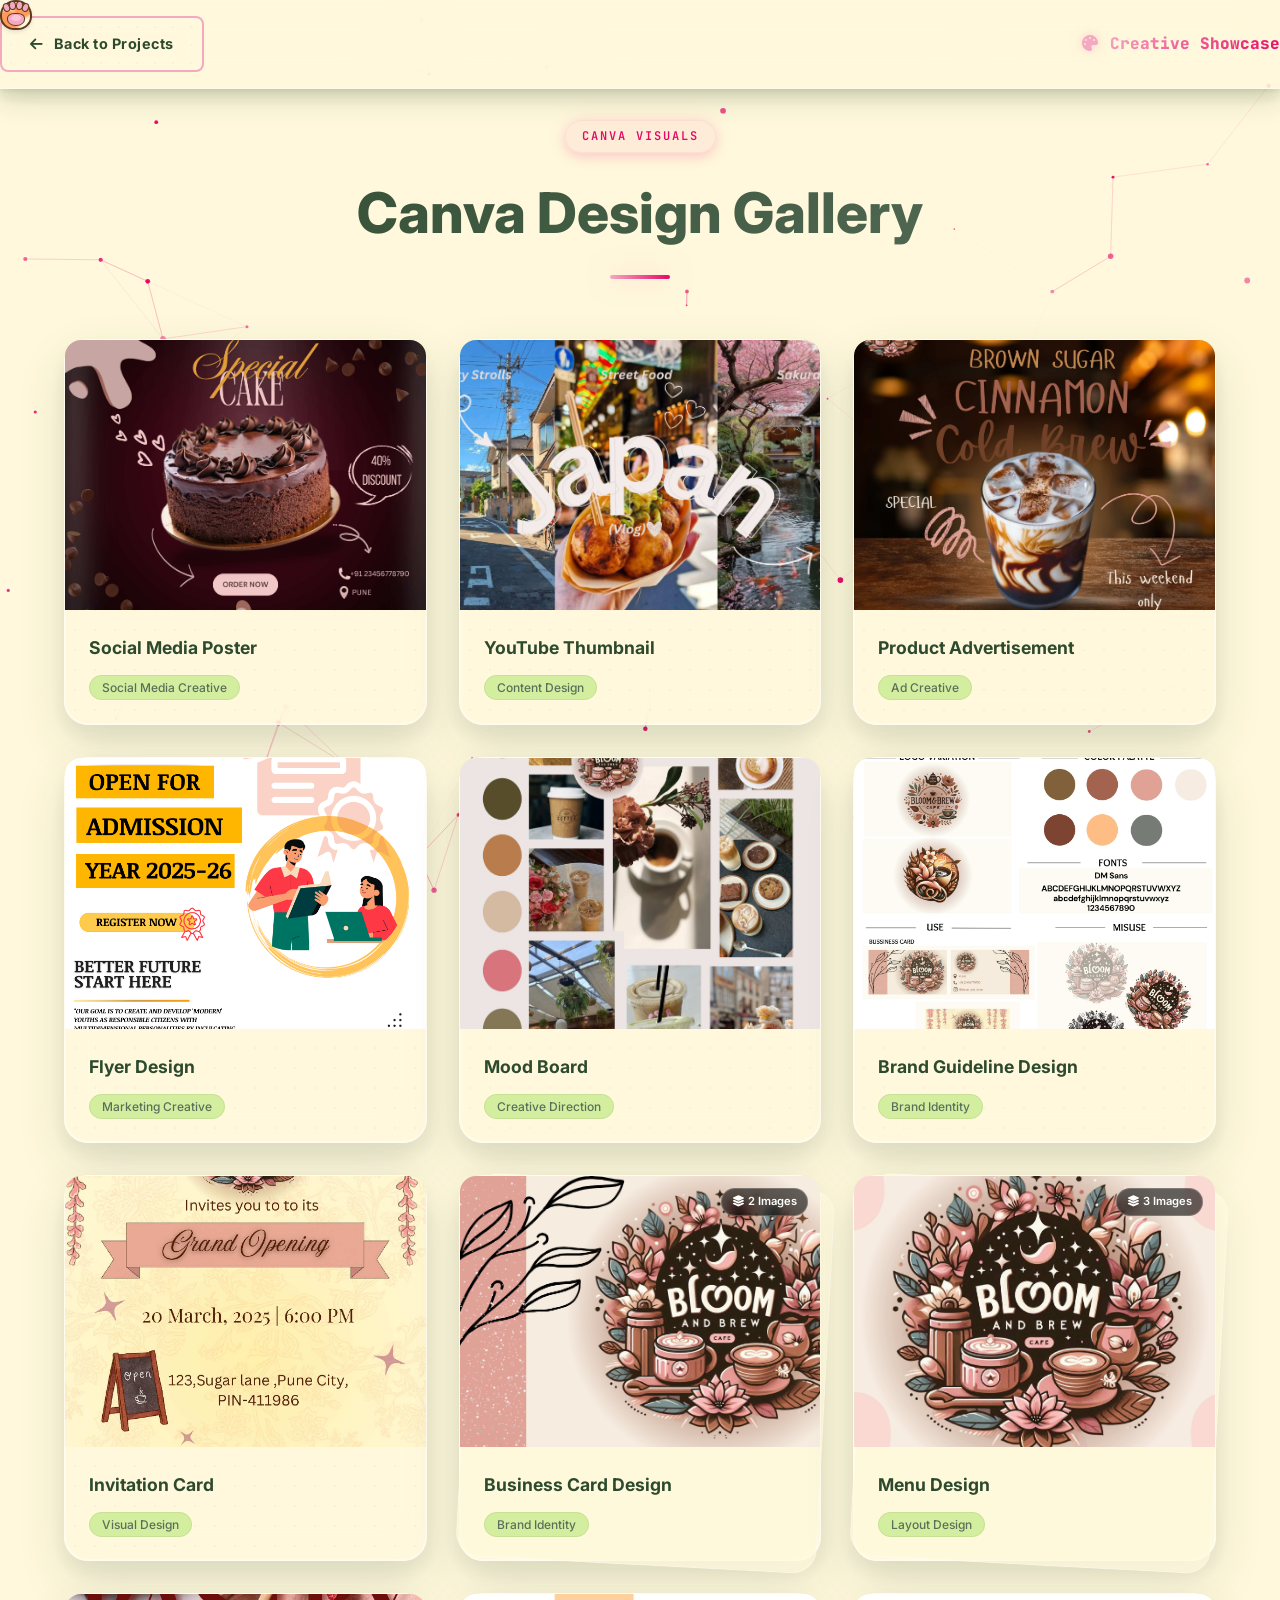
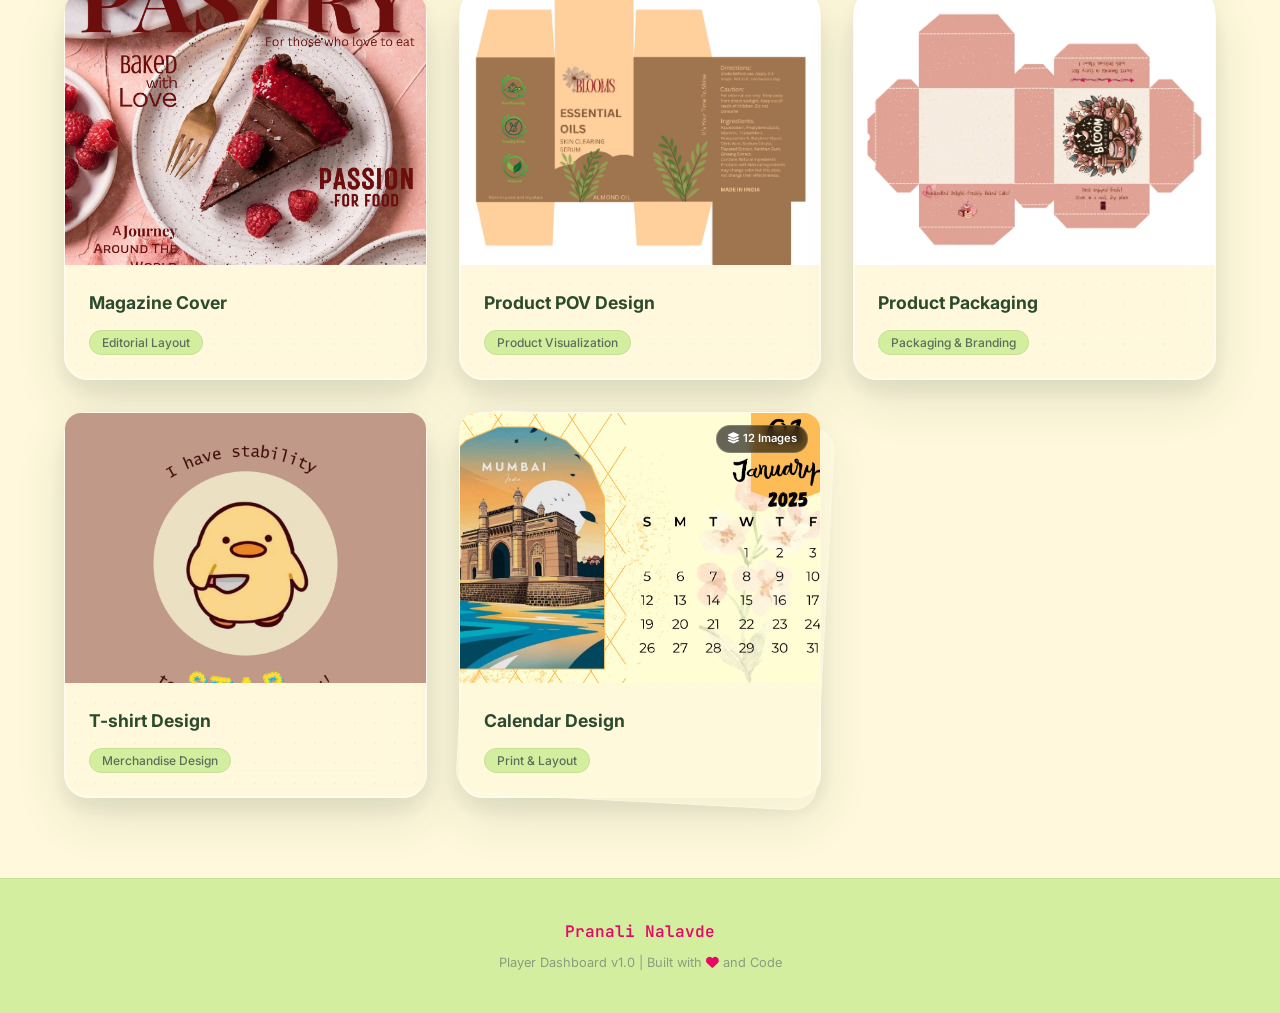
==== canva.html @ 870c0bd0 "portfolio enhanced" ====
<!doctype html>
<html lang="en">
  <head>
    <meta charset="UTF-8" />
    <meta name="viewport" content="width=device-width, initial-scale=1.0" />
    <title>Creative Gallery | Canva Designs</title>
    <link rel="preconnect" href="https://fonts.googleapis.com" />
    <link rel="preconnect" href="https://fonts.gstatic.com" crossorigin />
    <link
      href="https://fonts.googleapis.com/css2?family=Inter:wght@300;400;500;600;700;800;900&family=JetBrains+Mono:wght@400;500;600;700&display=swap"
      rel="stylesheet"
    />
    <link
      rel="stylesheet"
      href="https://cdnjs.cloudflare.com/ajax/libs/font-awesome/6.5.1/css/all.min.css"
    />
    <link rel="stylesheet" href="styles.css" />
    <link rel="stylesheet" href="canva.css" />
    <link
      rel="icon"
      href="data:image/svg+xml,<svg xmlns=%22http://www.w3.org/2000/svg%22 viewBox=%220 0 100 100%22><text y=%22.9em%22 font-size=%2290%22>🐾</text></svg>"
    />
  </head>
  <body class="cursor-custom">
    <!-- Particle Background -->
    <canvas id="particle-canvas"></canvas>

    <!-- Gallery Navigation -->
    <nav class="gallery-nav">
      <div class="hud-container">
        <a href="index.html#projects" class="btn btn-secondary back-btn">
          <i class="fas fa-arrow-left"></i> <span>Back to Projects</span>
        </a>
        <div class="gallery-branding">
          <span class="logo-icon"><i class="fas fa-palette"></i></span>
          <span class="logo-text">Creative Showcase</span>
        </div>
      </div>
    </nav>

    <main class="gallery-main">
      <header class="section-header">
        <span class="section-tag">Canva Visuals</span>
        <h1 class="section-title">Canva Design Gallery</h1>
        <div class="section-line"></div>
      </header>

      <div class="gallery-grid" id="galleryGrid">
        <!-- Standard Single Image Card -->
        <div
          class="gallery-card glass-card"
          data-image="c/Social Media Poster.jpg"
          data-caption="Social Media Poster"
        >
          <div class="card-img-container">
            <img
              src="c/Social Media Poster.jpg"
              alt="Social Media Poster"
              loading="lazy"
            />
            <div class="card-hover-overlay">
              <i class="fas fa-search-plus"></i>
            </div>
          </div>
          <div class="card-meta">
            <h3>Social Media Poster</h3>
            <span class="tech-tag">Social Media Creative</span>
          </div>
        </div>

        <!-- Standard Single Image Card -->
        <div class="gallery-card glass-card" data-image="c/YT Thumbnail.jpg">
          <div class="card-img-container">
            <img src="c/YT Thumbnail.jpg" alt="Flyer" loading="lazy" />
            <div class="card-hover-overlay">
              <i class="fas fa-search-plus"></i>
            </div>
          </div>
          <div class="card-meta">
            <h3>YouTube Thumbnail</h3>
            <span class="tech-tag">Content Design</span>
          </div>
        </div>

        <!-- Standard Single Image Card -->
        <div
          class="gallery-card glass-card"
          data-image="c/Product Advertisement.jpg"
          data-caption="Product Advertisement"
        >
          <div class="card-img-container">
            <img
              src="c/Product Advertisement.jpg"
              alt="Product Advertisement"
              loading="lazy"
            />
            <div class="card-hover-overlay">
              <i class="fas fa-search-plus"></i>
            </div>
          </div>
          <div class="card-meta">
            <h3>Product Advertisement</h3>
            <span class="tech-tag">Ad Creative</span>
          </div>
        </div>

        <!-- Standard Single Image Card -->
        <div
          class="gallery-card glass-card"
          data-image="c/Flyer.png"
          data-caption="Corporate Flyer Design"
        >
          <div class="card-img-container">
            <img src="c/Flyer.png" alt="Flyer" loading="lazy" />
            <div class="card-hover-overlay">
              <i class="fas fa-search-plus"></i>
            </div>
          </div>
          <div class="card-meta">
            <h3>Flyer Design</h3>
            <span class="tech-tag">Marketing Creative</span>
          </div>
        </div>

        <!-- Standard Single Image Card -->
        <div
          class="gallery-card glass-card"
          data-image="c/Mood Board.jpg"
          data-caption="Creative Mood Board"
        >
          <div class="card-img-container">
            <img src="c/Mood Board.jpg" alt="Mood Board" loading="lazy" />
            <div class="card-hover-overlay">
              <i class="fas fa-search-plus"></i>
            </div>
          </div>
          <div class="card-meta">
            <h3>Mood Board</h3>
            <span class="tech-tag">Creative Direction </span>
          </div>
        </div>

        <!-- Standard Single Image Card -->
        <div
          class="gallery-card glass-card"
          data-image="c/Brand Guideline Design .jpg"
          data-caption="Brand Guideline System"
        >
          <div class="card-img-container">
            <img
              src="c/Brand Guideline Design .jpg"
              alt="Brand Guideline Design"
              loading="lazy"
            />
            <div class="card-hover-overlay">
              <i class="fas fa-search-plus"></i>
            </div>
          </div>
          <div class="card-meta">
            <h3>Brand Guideline Design</h3>
            <span class="tech-tag">Brand Identity</span>
          </div>
        </div>

        <!-- Standard Single Image Card -->
        <div
          class="gallery-card glass-card"
          data-image="c/Invitation Card.jpg"
          data-caption="Event Invitation Card"
        >
          <div class="card-img-container">
            <img
              src="c/Invitation Card.jpg"
              alt="Invitation Card"
              loading="lazy"
            />
            <div class="card-hover-overlay">
              <i class="fas fa-search-plus"></i>
            </div>
          </div>
          <div class="card-meta">
            <h3>Invitation Card</h3>
            <span class="tech-tag">Visual Design</span>
          </div>
        </div>

        <!-- Multi-image Card -->
        <div
          class="gallery-card glass-card multi-image"
          data-image="c/v1.png"
          data-images="c/v1.png,c/v2.png"
          data-captions="Business Card - Front View,Business Card - Back View"
        >
          <div class="card-img-container">
            <img src="c/v1.png" alt="Business Card Design" loading="lazy" />
            <div class="image-count-badge">
              <i class="fas fa-layer-group"></i> 2 Images
            </div>
            <div class="card-hover-overlay">
              <i class="fas fa-images"></i>
            </div>
          </div>
          <div class="card-meta">
            <h3>Business Card Design</h3>
            <span class="tech-tag">Brand Identity</span>
          </div>
        </div>

        <!-- Multi-image Card -->
        <div
          class="gallery-card glass-card multi-image"
          data-image="c/Menu1.jpg"
          data-images="c/Menu1.jpg,c/Menu2.jpg,c/Menu3.jpg"
          data-captions="Menu Design - Breakfast,Menu Design - Main Course,Menu Design - Desserts"
        >
          <div class="card-img-container">
            <img src="c/Menu1.jpg" alt="Menu Design" loading="lazy" />
            <div class="image-count-badge">
              <i class="fas fa-layer-group"></i> 3 Images
            </div>
            <div class="card-hover-overlay">
              <i class="fas fa-images"></i>
            </div>
          </div>
          <div class="card-meta">
            <h3>Menu Design</h3>
            <span class="tech-tag">Layout Design</span>
          </div>
        </div>

        <!-- Standard Single Image Card -->
        <div
          class="gallery-card glass-card"
          data-image="c/Magazine Cover using grid & guidelines.jpg"
          data-caption="Editorial Magazine Cover"
        >
          <div class="card-img-container">
            <img
              src="c/Magazine Cover using grid & guidelines.jpg"
              alt="Magazine Cover"
              loading="lazy"
            />
            <div class="card-hover-overlay">
              <i class="fas fa-search-plus"></i>
            </div>
          </div>
          <div class="card-meta">
            <h3>Magazine Cover</h3>
            <span class="tech-tag">Editorial Layout</span>
          </div>
        </div>

        <!-- Standard Single Image Card -->
        <div
          class="gallery-card glass-card"
          data-image="c/Product POV Design.jpg"
          data-caption="Product POV Visualization"
        >
          <div class="card-img-container">
            <img
              src="c/Product POV Design.jpg"
              alt="Product POV Design"
              loading="lazy"
            />
            <div class="card-hover-overlay">
              <i class="fas fa-search-plus"></i>
            </div>
          </div>
          <div class="card-meta">
            <h3>Product POV Design</h3>
            <span class="tech-tag">Product Visualization </span>
          </div>
        </div>

        <!-- Standard Single Image Card -->
        <div
          class="gallery-card glass-card"
          data-image="c/Product Packaging.jpg"
          data-caption="Premium Product Packaging"
        >
          <div class="card-img-container">
            <img
              src="c/Product Packaging.jpg"
              alt="Product Packaging"
              loading="lazy"
            />
            <div class="card-hover-overlay">
              <i class="fas fa-search-plus"></i>
            </div>
          </div>
          <div class="card-meta">
            <h3>Product Packaging</h3>
            <span class="tech-tag">Packaging & Branding</span>
          </div>
        </div>

        <!-- Standard Single Image Card -->
        <div
          class="gallery-card glass-card"
          data-image="c/T-shirt Design.jpg"
          data-caption="Custom Merchandise Design"
        >
          <div class="card-img-container">
            <img
              src="c/T-shirt Design.jpg"
              alt="T-shirt Design"
              loading="lazy"
            />
            <div class="card-hover-overlay">
              <i class="fas fa-search-plus"></i>
            </div>
          </div>
          <div class="card-meta">
            <h3>T-shirt Design</h3>
            <span class="tech-tag">Merchandise Design</span>
          </div>
        </div>

        <!-- Multi-image Card -->
        <div
          class="gallery-card glass-card multi-image"
          data-image="c/Calendar1.jpg"
          data-images="c/Calendar1.jpg,c/Calendar2.jpg,c/Calendar3.jpg,c/Calendar4.jpg,c/Calendar5.jpg,c/Calendar6.jpg,c/Calendar7.jpg,c/Calendar8.jpg,c/Calendar9.jpg,c/Calendar10.jpg,c/Calendar11.jpg,c/Calendar12.jpg"
          data-captions="January Edition,February Edition,March Edition,April Edition,May Edition,June Edition,July Edition,August Edition,September Edition,October Edition,November Edition,December Edition"
        >
          <div class="card-img-container">
            <img src="c/Calendar1.jpg" alt="Calendar Design" loading="lazy" />
            <div class="image-count-badge">
              <i class="fas fa-layer-group"></i> 12 Images
            </div>
            <div class="card-hover-overlay">
              <i class="fas fa-images"></i>
            </div>
          </div>
          <div class="card-meta">
            <h3>Calendar Design</h3>
            <span class="tech-tag">Print & Layout</span>
          </div>
        </div>
      </div>
    </main>

    <!-- Lightbox Modal -->
    <div class="lightbox" id="lightbox">
      <div class="lightbox-overlay"></div>
      <div class="lightbox-content">
        <button class="nav-btn prev-btn" id="prevImg" title="Previous Image">
          <i class="fas fa-chevron-left"></i>
        </button>
        <button class="nav-btn next-btn" id="nextImg" title="Next Image">
          <i class="fas fa-chevron-right"></i>
        </button>
        <div class="lightbox-toolbar">
          <button class="tool-btn" id="zoomOut" title="Zoom Out (-)">
            <i class="fas fa-minus"></i>
          </button>
          <button class="tool-btn" id="zoomIn" title="Zoom In (+)">
            <i class="fas fa-plus"></i>
          </button>
          <button
            class="tool-btn close-btn"
            id="closeLightbox"
            title="Close (Esc)"
          >
            <i class="fas fa-times"></i>
          </button>
        </div>
        <div class="lightbox-img-wrapper">
          <img id="lightboxImg" src="" alt="View" draggable="false" />
        </div>
        <p id="lightbox-caption" class="lightbox-caption"></p>
      </div>
    </div>

    <!-- Back to Top Button -->
    <button id="backToTop" class="back-to-top" aria-label="Back to Top">
      <svg class="progress-circle" viewBox="0 0 50 50">
        <circle class="progress-circle-bg" cx="25" cy="25" r="23"></circle>
        <circle id="progressCircleBar" class="progress-circle-bar" cx="25" cy="25" r="23"></circle>
      </svg>
      <i class="fas fa-chevron-up"></i>
    </button>

    <!-- Footer -->
    <footer class="footer">
        <div class="footer-content">
            <p class="footer-text">
                <span class="footer-logo"></>Pranali Nalavde</span> 
            </p>
            <p class="footer-sub">Player Dashboard v1.0 | Built with <i class="fas fa-heart"></i> and Code</p>
        </div>
    </footer>


    <script src="script.js"></script>
    <script src="canva.js"></script>
  </body>
</html>
---- styles.css ----
/* ============================================
   PORTFOLIO STYLES - GAME DASHBOARD THEME
   Light theme with vibrant neon highlights
   ============================================ */

/* ============================================
   CUSTOM CAT PAW CURSOR
   Yellow, pink and brown natural cat paw
   ============================================ */
.custom-cursor {
    position: fixed;
    width: 32px;
    height: 32px;
    pointer-events: none;
    z-index: 9999;
    --cursor-scale: 1;
    transform: translate(-50%, -50%) scale(var(--cursor-scale));
    transition: transform 0.12s ease-out;
}

/* Base of the paw (Cream with orange spots) */
.paw-hand {
    position: absolute;
    top: 0;
    left: 0;
    width: 32px;
    height: 30px;
    background-color: #FFF8DC;
    background-image: 
        radial-gradient(circle at 75% 25%, #FF9955 25%, transparent 40%),
        radial-gradient(circle at 20% 75%, #FF9955 30%, transparent 50%);
    border-radius: 50% 50% 45% 45%;
    border: 2px solid #5A3A22; /* Dark brown outline */
    box-sizing: border-box;
    z-index: -2;
    box-shadow: 0 2px 4px rgba(0,0,0,0.1);
}

/* Toe beans - Pink */
.toe-bean {
    position: absolute;
    width: 7px;
    height: 9px;
    background: #F5A9C1;
    border: 1.5px solid #5A3A22;
    border-radius: 50%;
    box-sizing: border-box;
    z-index: -1;
}

.toe-bean::before,
.toe-bean::after {
    display: none !important;
}

/* Toe positions - 4 visible toes in an arch */
.toe-bean.toe-1 { top: 3px; left: 3px; transform: rotate(-20deg); }
.toe-bean.toe-2 { top: 1px; left: 9px; transform: rotate(-5deg); }
.toe-bean.toe-3 { top: 1px; left: 16px; transform: rotate(5deg); }
.toe-bean.toe-4 { top: 3px; left: 22px; transform: rotate(20deg); }
.toe-bean.toe-5 { display: none; } /* Hide the 5th extra toe */

/* Main paw pad - Pink */
.paw-pad {
    position: absolute;
    top: 13px;
    left: 7px;
    width: 18px;
    height: 13px;
    background: #F5A9C1;
    border: 1.5px solid #5A3A22;
    border-radius: 40% 40% 50% 50%;
    box-sizing: border-box;
    z-index: -1;
}

/* Inner pad detail - Lighter pink */
.paw-pad-inner {
    position: absolute;
    top: 15px;
    left: 11px;
    width: 10px;
    height: 6px;
    background: #ffcce0;
    border-radius: 50%;
    opacity: 0.8;
}


/* ============================================
   PAW PRINT CLICK EFFECT
   Matches cursor design (soft pink theme)
   ============================================ */

.paw-print {
    position: fixed;
    width: 22px;
    height: 22px;
    pointer-events: none;
    z-index: 9999;
    filter: blur(0.2px);
    transform: translate(-50%, -50%) scale(0.6);
    animation: pawFade 1s ease forwards;
}

/* Main pad */
.paw-print::before {
    content: '';
    position: absolute;
    bottom: 2px;
    left: 5px;
    width: 12px;
    height: 9px;
    background: #bd2f5c;
    border-radius: 50% 50% 45% 45%;

    box-shadow:
        0 0 6px rgba(245, 169, 193, 0.6),
        0 0 12px rgba(245, 169, 193, 0.3);
}

/* Toes */
.paw-print::after {
    content: '';
    position: absolute;
    top: 2px;
    left: 2px;
    width: 4px;
    height: 4px;
    background: #d2597fcb;
    border-radius: 50%;

    /* Create 4 toes using box-shadow */
    box-shadow:
        6px -2px 0 #d2597fcb,
        12px -2px 0 #d2597fcb,
        18px 0px 0 #d2597fcb;

    filter: drop-shadow(0 0 4px rgba(245, 169, 193, 0.6));
}

/* Interactive state - scale up on hover */
.custom-cursor.interactive {
    --cursor-scale: 1.2;
    transform: translate(-50%, -50%) scale(var(--cursor-scale));
    transition: transform 0.2s ease;
}

/* Click interaction animation */
@keyframes pawClick {
    0% { 
        transform: translate(-50%, -50%) scale(var(--cursor-scale));
    }
    30% { 
        transform: translate(-50%, -50%) scaleX(calc(var(--cursor-scale) * 0.92)) scaleY(calc(var(--cursor-scale) * 0.85));
        filter: drop-shadow(0 0 12px var(--accent-primary));
    }
    60% { 
        transform: translate(-50%, -50%) scale(calc(var(--cursor-scale) * 1.05));
        filter: drop-shadow(0 0 18px var(--accent-primary));
    }
    100% { 
        transform: translate(-50%, -50%) scale(var(--cursor-scale));
    }
}

.custom-cursor.clicking {
    animation: pawClick 0.25s cubic-bezier(0.25, 1, 0.5, 1) forwards;
}

/* Jump interaction animation */
@keyframes pawJump {
    0% { transform: translate(-50%, -50%) scale(var(--cursor-scale)); }
    40% { transform: translate(-50%, -150%) scale(calc(var(--cursor-scale) * 1.3)); }
    100% { transform: translate(-50%, -50%) scale(var(--cursor-scale)); }
}

.custom-cursor.jumping {
    animation: pawJump 0.7s cubic-bezier(0.175, 0.885, 0.32, 1.275) forwards;
}

/* Cursor trail */
.cursor-trail {
    position: fixed;
    width: 5px;
    height: 5px;
    background: rgba(231, 8, 102, 0.35);
    border-radius: 50%;
    pointer-events: none;
    z-index: 9998;
    transition: opacity 0.35s ease, transform 0.35s ease;
}

.cursor-trail.fade {
    opacity: 0;
    transform: scale(0.2);
}

/* Custom cursor styles */
body.cursor-custom,
body.cursor-custom * {
    cursor: none !important;
}

body.cursor-custom a,
body.cursor-custom button,
body.cursor-custom .btn,
body.cursor-custom input,
body.cursor-custom textarea,
body.cursor-custom select,
body.cursor-custom [role="button"],
body.cursor-custom [href],
body.cursor-custom .hud-link,
body.cursor-custom .contact-item,
body.cursor-custom .project-card {
    cursor: pointer !important;
}

/* Focusable elements still show pointer for accessibility */
body.cursor-custom a:focus-visible,
body.cursor-custom button:focus-visible,
body.cursor-custom .btn:focus-visible {
    outline: 2px solid var(--accent-primary);
    outline-offset: 2px;
    border-radius: var(--radius-sm);
}

/* Hide custom cursor during print */
@media print {
    .custom-cursor,
    .cursor-trail {
        display: none !important;
    }
}

/* Fallback for browsers without pointer-events support */
@supports (pointer-events: none) {
    .custom-cursor {
        pointer-events: none;
    }
}

/* CSS Custom Properties */
:root {
    --bg-primary: #FFF8DC;
    --bg-secondary: #D4EE9F;
    --bg-glass: rgba(255, 248, 220, 0.75);
    --text-primary: #2D4A2E;
    --text-secondary: #5A6F5B;
    --text-muted: #8A9D7D;

    --accent-primary: #F5A9C1;
    --accent-secondary: #E70866;
    --accent-tertiary: #E70866;
    --accent-success: #b8e067;
    --accent-warm: #F5A9C1;

    --glow-primary: 0 0 24px rgba(245, 169, 193, 0.5);
    --glow-secondary: 0 0 24px rgba(231, 8, 102, 0.4);
    --glow-tertiary: 0 0 24px rgba(231, 8, 102, 0.4);

    --radius-sm: 8px;
    --radius-md: 16px;
    --radius-lg: 24px;

    --font-body: 'Inter', sans-serif;
    --font-mono: 'JetBrains Mono', monospace;

    --transition-fast: 0.2s ease;
    --transition-normal: 0.35s cubic-bezier(0.4, 0, 0.2, 1);
    --transition-slow: 0.5s ease;
    --panel-shadow: 0 20px 50px rgba(45, 74, 46, 0.12), 0 10px 20px rgba(45, 74, 46, 0.08), inset 0 0 0 1px rgba(255, 255, 255, 0.4);
    --panel-shadow-soft: 0 12px 24px rgba(45, 74, 46, 0.15), 0 8px 12px rgba(45, 74, 46, 0.10), 0 2px 4px rgba(45, 74, 46, 0.08), inset 0 1px 0 rgba(255, 255, 255, 0.12);
    --panel-shadow-hover: 0 40px 80px rgba(45, 74, 46, 0.18), 0 20px 40px rgba(45, 74, 46, 0.12), inset 0 0 0 1px var(--accent-primary);
    --drop-shadow: 8px 8px 0px 0px rgba(231, 8, 102, 0.15);
    --section-separator: 1px solid rgba(45, 74, 46, 0.12);
    --container-max: 1440px;
}

/* Reset & Base */
*,
*::before,
*::after {
    margin: 0;
    padding: 0;
    box-sizing: border-box;
}

html {
    scroll-behavior: smooth;
    font-size: 16px;
}

body {
    font-family: var(--font-body);
    background: var(--bg-primary);
    color: var(--text-primary);
    line-height: 1.6;
    overflow-x: hidden;
    min-height: 100vh;
}

.main-content.loading-hidden {
    opacity: 0;
    visibility: hidden;
    transition: opacity 0.5s ease-out, visibility 0.5s ease-out;
}

.main-content.loading-visible {
    opacity: 1;
    visibility: visible;
}

/* Particle Canvas */

#particle-canvas {
    position: fixed;
    top: 0;
    left: 0;
    width: 100%;
    height: 100%;
    z-index: -1;
    pointer-events: none;
}

/* Touch device utility */
.is-touch-device .custom-cursor,
.is-touch-device .cursor-trail {
    display: none !important;
}

/* ============================================
   HUD NAVIGATION
   ============================================ */
.hud-nav {
    position: fixed;
    top: 0;
    left: 0;
    right: 0;
    z-index: 1000;
    background: rgba(255, 248, 220, 0.85);
    background-image: radial-gradient(circle, rgba(45, 74, 46, 0.025) 1px, transparent 1px);
    background-size: 20px 20px;
    -webkit-backdrop-filter: blur(20px);
    backdrop-filter: blur(20px);
    border-bottom: 1px solid rgba(255, 255, 255, 0.3);
    box-shadow: var(--panel-shadow-soft);
    transition: all var(--transition-normal);
}

.hud-nav.scrolled {
    background: rgba(255, 248, 220, 0.95);
    box-shadow: var(--panel-shadow-soft);
}

.hud-progress-bar {
    position: absolute;
    top: 0;
    left: 0;
    height: 3px;
    background: linear-gradient(90deg, var(--accent-primary), var(--accent-secondary), var(--accent-tertiary));
    width: 0%;
    transition: width 0.1s linear;
    z-index: 1001;
}

.hud-container {
    max-width: var(--container-max);
    margin: 0 auto;
    padding: 0;
    display: flex;
    align-items: center;
    justify-content: space-between;
    height: 64px;
    gap: 0;
}

.hud-logo {
    display: flex;
    align-items: center;
    gap: 8px;
    text-decoration: none;
    color: var(--text-primary);
    font-weight: 800;
    font-size: 1.25rem;
    margin-left: 0;
    flex-shrink: 0;
}

.logo-icon {
    color: var(--accent-primary);
    font-family: var(--font-mono);
    font-size: 1rem;
    text-shadow: 0 0 12px rgba(245, 169, 193, 0.6);
}

.logo-text {
    background: linear-gradient(135deg, var(--accent-primary), var(--accent-secondary));
    -webkit-background-clip: text;
    -webkit-text-fill-color: transparent;
    background-clip: text;
}

.hud-menu {
    display: flex;
    list-style: none;
    gap: 12px;
    margin-left: auto;
    margin-left: 0;
    flex-shrink: 0;
}

.hud-link {
    display: flex;
    align-items: center;
    gap: 6px;
    padding: 8px 16px;
    border-radius: var(--radius-sm);
    text-decoration: none;
    color: var(--text-secondary);
    font-size: 0.875rem;
    font-weight: 500;
    transition: all var(--transition-fast);
    position: relative;
    white-space: nowrap;
}

.hud-link i {
    font-size: 0.875rem;
}

.hud-link span {
    display: inline;
}

.hud-link:hover,
.hud-link.active {
    color: var(--accent-secondary);
    background: rgba(245, 169, 193, 0.235);
}

.hud-link.active::after {
    content: '';
    position: absolute;
    bottom: -4px;
    left: 50%;
    transform: translateX(-50%);
    width: 20px;
    height: 2px;
    background: var(--accent-success);
    border-radius: 2px;
}

.hud-toggle {
    display: none;
    flex-direction: column;
    justify-content: center;
    align-items: center;
    gap: 5px;
    width: 40px;
    height: 40px;
    background: transparent;
    border: none;
    cursor: pointer;
    padding: 8px;
}

.hud-toggle span {
    display: block;
    width: 24px;
    height: 3px;
    background: var(--text-primary);
    border-radius: 2px;
    transition: all var(--transition-fast);
}

/* ============================================
   SECTION COMMON STYLES
   ============================================ */
section:not(#hero) {
    position: relative;
    z-index: 1;
    padding: 100px 24px;
}

.section-header {
    text-align: center;
    margin-bottom: 60px;
}

.section-tag {
    display: inline-block;
    padding: 6px 16px;
    background: rgba(245, 169, 193, 0.15);
    color: var(--accent-secondary);
    font-family: var(--font-mono);
    font-size: 0.75rem;
    font-weight: 600;
    text-transform: uppercase;
    letter-spacing: 2px;
    border-radius: 100px;
    margin-bottom: 16px;
    border: 1px solid rgba(245, 169, 193, 0.2);
    box-shadow: 0 4px 12px rgba(231, 8, 102, 0.15), 0 0 20px rgba(245, 169, 193, 0.2);
    animation: float 3s ease-in-out infinite;
    transition: all 0.3s ease;
}

.section-tag:hover {
    transform: translateY(-3px);
    box-shadow: 0 8px 20px rgba(231, 8, 102, 0.25), 0 0 28px rgba(245, 169, 193, 0.3);
}

.section-title {
    font-size: clamp(2.25rem, 8vw, 3.5rem);
    font-weight: 800;
    color: var(--text-primary);
    margin-bottom: 16px;
    background: linear-gradient(135deg, var(--text-primary), var(--text-secondary));
    -webkit-background-clip: text;
    -webkit-text-fill-color: transparent;
    background-clip: text;
}

.section-line {
    width: 60px;
    height: 4px;
    background: linear-gradient(90deg, var(--accent-primary), var(--accent-secondary));
    margin: 0 auto;
    border-radius: 2px;
    box-shadow: var(--glow-primary);
}

.glass-card {
    background: var(--bg-glass);
    background-image: radial-gradient(circle, rgba(45, 74, 46, 0.035) 1px, transparent 1px);
    background-size: 20px 20px;
    -webkit-backdrop-filter: blur(20px);
    backdrop-filter: blur(20px);
    border: 1px solid rgba(255, 255, 255, 0.5);
    border-radius: var(--radius-lg);
    box-shadow: var(--panel-shadow);
}

/* Section separator borders - thin pink/white glass borders matching original project cards */
#about .about-card,
#skills .skills-category,
#internship .internship-card,
#contact .terminal {
    border: 1px solid rgba(255, 255, 255, 0.5);
    margin-bottom: 20px;
}

/* Section hover effects matching project cards */
#about .about-card:hover,
#skills .skills-category:hover,
#internship .internship-card:hover,
#contact .terminal:hover {
    transform: translateY(-8px) scale(1.02);
    border-color: var(--accent-tertiary);
    box-shadow: var(--drop-shadow);
}

/* ============================================
   HERO SECTION
   ============================================ */
.hero-section {
    min-height: 100vh;
    display: flex;
    flex-direction: column;
    justify-content: center;
    align-items: center;
    text-align: center;
    padding-top: 80px;
    padding-bottom: 0;
    position: relative;
    overflow: hidden;
}

.hero-container {
    max-width: 900px;
    width: 100%;
    margin: auto;
    padding: 0 24px;
}

.hero-badge {
    display: inline-flex;
    align-items: center;
    gap: 8px;
    padding: 8px 20px;
    background: linear-gradient(135deg, rgba(231, 8, 102, 0.15), rgba(231, 8, 102, 0.05));
    border: 1px solid rgba(231, 8, 102, 0.3);
    border-radius: 100px;
    margin-bottom: 32px;
    animation: float 3s ease-in-out infinite;
}

.badge-icon {
    color: var(--accent-tertiary);
}

.badge-text {
    font-family: var(--font-mono);
    font-size: 0.8rem;
    font-weight: 600;
    color: var(--accent-tertiary);
    text-transform: uppercase;
    letter-spacing: 1px;
}

.hero-avatar {
    position: relative;
    width: 180px;
    height: 180px;
    margin: 0 auto 32px;
    perspective: 1000px;
    transition: transform 0.1s ease-out;
}

.avatar-ring {
    position: relative;
    width: 100%;
    height: 100%;
    border-radius: 50%;
    padding: 6px;
    background: linear-gradient(135deg, var(--accent-primary), #bc13fe, #00f2ff);
    box-shadow: 0 0 20px rgba(245, 169, 193, 0.3);
    animation: floatAvatar 4s ease-in-out infinite;
    z-index: 2;
    transition: all var(--transition-normal);
}

.hero-avatar:hover .avatar-ring {
    transform: scale(1.05);
    box-shadow: 0 0 35px rgba(245, 169, 193, 0.6);
}

.avatar-ring-inner {
    position: absolute;
    inset: 0;
    border-radius: 50%;
    background: linear-gradient(135deg, var(--accent-primary), var(--accent-secondary), var(--accent-tertiary));
    filter: blur(8px);
    opacity: 0.6;
    animation: pulseEnergy 2s ease-in-out infinite;
}

.avatar-ripple {
    position: absolute;
    inset: -10px;
    border: 2px solid var(--accent-primary);
    border-radius: 50%;
    opacity: 0;
    pointer-events: none;
    animation: rippleExpand 4s infinite;
}

.avatar-img {
    width: 100%;
    height: 100%;
    border-radius: 50%;
    object-fit: cover;
    border: 4px solid var(--bg-primary);
    position: relative;
    z-index: 1;
    transition: filter var(--transition-normal);
}

.hero-avatar:hover .avatar-img {
    filter: brightness(1.1);
}

.avatar-glow {
    position: absolute;
    inset: -20px;
    border-radius: 50%;
    background: radial-gradient(circle, rgba(245, 169, 193, 0.28) 0%, transparent 70%);
    animation: pulse-glow 3s ease-in-out infinite;
    z-index: -1;
}

.avatar-spark {
    position: absolute;
    width: 4px;
    height: 4px;
    background: white;
    border-radius: 50%;
    pointer-events: none;
    box-shadow: 0 0 10px white, 0 0 20px var(--accent-primary);
    z-index: 3;
    animation: sparkMove 1.5s ease-out forwards;
}

@keyframes floatAvatar {
    0%, 100% { transform: translateY(0); }
    50% { transform: translateY(-15px); }
}

@keyframes pulseEnergy {
    0%, 100% { opacity: 0.4; transform: scale(1); }
    50% { opacity: 0.8; transform: scale(1.1); }
}

@keyframes rippleExpand {
    0% { transform: scale(1); opacity: 0; }
    20% { opacity: 0.5; }
    100% { transform: scale(1.8); opacity: 0; }
}

@keyframes sparkMove {
    0% { transform: translate(0, 0) scale(1); opacity: 1; }
    100% { 
        transform: translate(var(--dx), var(--dy)) scale(0); 
        opacity: 0; 
    }
}

.hero-greeting {
    font-family: var(--font-mono);
    font-size: 0.9rem;
    color: var(--accent-primary);
    text-transform: uppercase;
    letter-spacing: 3px;
    margin-bottom: 12px;
}

.hero-name {
    font-size: clamp(2.5rem, 10vw, 5rem);
    font-weight: 900;
    margin-bottom: 12px;
    min-height: 1.2em;
}

#typewriter {
    background: linear-gradient(135deg, var(--accent-primary), var(--accent-secondary));
    -webkit-background-clip: text;
    -webkit-text-fill-color: transparent;
    background-clip: text;
}

.cursor {
    color: var(--accent-primary);
    animation: blink 1s step-end infinite;
}

.hero-role {
    font-size: 1.1rem;
    color: var(--text-secondary);
    margin-bottom: 32px;
    line-height: 1.4;
}


.hero-stats {
    display: flex;
    justify-content: center;
    gap: 16px;
    margin-bottom: 40px;
    flex-wrap: wrap;
}

.stat-pill {
    display: flex;
    align-items: center;
    gap: 8px;
    padding: 10px 20px;
    background: var(--bg-glass);
    background-image: radial-gradient(circle, rgba(45, 74, 46, 0.035) 1px, transparent 1px);
    background-size: 18px 18px;
    border: 1px solid rgba(255, 255, 255, 0.5);
    border-radius: 100px;
    font-size: 0.875rem;
    font-weight: 500;
    color: var(--text-secondary);
    -webkit-backdrop-filter: blur(10px);
    backdrop-filter: blur(10px);
    box-shadow:
        0 2px 4px rgba(45, 74, 46, 0.06),
        0 4px 8px rgba(45, 74, 46, 0.08);
    transition: all var(--transition-fast);
}

.stat-pill:hover {
    transform: translateY(-2px);
    box-shadow: var(--drop-shadow);
    color: var(--text-primary);
}

.stat-pill i {
    color: var(--accent-primary);
}

.hero-actions {
    display: flex;
    justify-content: center;
    gap: 16px;
    flex-wrap: wrap;
    padding: 10px;
}

/* Buttons */
.btn {
    display: inline-flex;
    align-items: center;
    gap: 10px;
    padding: 14px 28px;
    border-radius: var(--radius-sm);
    font-size: 0.9rem;
    font-weight: 700;
    text-decoration: none;
    cursor: pointer;
    border: none;
    transition: all var(--transition-fast);
    position: relative;
    letter-spacing: 0.5px;
}

.btn-primary {
    background: linear-gradient(135deg, var(--accent-primary), var(--accent-warm));
    color: white;
    box-shadow: 0 4px 20px rgba(245, 169, 193, 0.38);
}

.btn-primary:hover {
    transform: translateY(-2px);
    box-shadow: var(--drop-shadow);
}

.btn-secondary {
    background: var(--bg-glass);
    background-image: radial-gradient(circle, rgba(45, 74, 46, 0.03) 1px, transparent 1px);
    background-size: 18px 18px;
    color: var(--text-primary);
    border: 2px solid var(--accent-primary);
    -webkit-backdrop-filter: blur(10px);
    backdrop-filter: blur(10px);
}

.btn-secondary:hover {
    background: rgba(245, 169, 193, 0.15);
    transform: translateY(-2px);
    box-shadow: var(--drop-shadow);
}

.btn-outline {
    background: transparent;
    color: var(--accent-primary);
    border: 2px solid var(--accent-primary);
    border-radius: var(--radius-sm);
    padding: 10px 20px;
    font-size: 0.875rem;
    transition: all var(--transition-fast);
}

.btn-outline:hover {
    background: var(--accent-primary);
    color: white;
    box-shadow: var(--drop-shadow);
}

/* ============================================
   ABOUT SECTION
   ============================================ */
.about-container {
    max-width: 800px;
    margin: 0 auto;
}

.about-card {
    padding: 40px;
    box-shadow: var(--panel-shadow);
    border-radius: var(--radius-lg);
    background: var(--bg-glass);
    transition: all var(--transition-normal);
    cursor: pointer;
}

.about-card:hover {
    transform: translateY(-4px);
    box-shadow: var(--drop-shadow);
}

.about-card-header {
    display: flex;
    align-items: center;
    gap: 24px;
    margin-bottom: 32px;
    flex-wrap: wrap;
}

.about-avatar img {
    width: 100px;
    height: 100px;
    border-radius: 50%;
    border: 3px solid var(--accent-primary);
    box-shadow: var(--glow-primary);
}

.about-title h3 {
    font-size: 1.5rem;
    font-weight: 700;
    margin-bottom: 4px;
}

.about-class {
    font-family: var(--font-mono);
    font-size: 0.85rem;
    color: var(--accent-secondary);
    margin-bottom: 12px;
}

.about-badges {
    display: flex;
    gap: 8px;
    flex-wrap: wrap;
}

.badge {
    display: inline-flex;
    align-items: center;
    gap: 6px;
    padding: 6px 14px;
    border-radius: 100px;
    font-size: 0.75rem;
    font-weight: 600;
}

.badge.rare {
    background: rgba(255, 208, 155, 0.35);
    color: var(--accent-secondary);
    border: 1px solid rgba(255, 208, 155, 0.45);
}

.badge.epic {
    background: rgba(255, 208, 155, 0.35);
    color: var(--accent-secondary);
    border: 1px solid rgba(255, 208, 155, 0.45);
}

.badge.legendary {
    background: rgba(231, 8, 102, 0.1);
    color: var(--accent-tertiary);
    border: 1px solid rgba(231, 8, 102, 0.2);
}

.about-summary {
    font-size: 1.05rem;
    color: var(--text-secondary);
    line-height: 1.8;
    margin-bottom: 32px;
    padding-bottom: 32px;
    border-bottom: 1px solid rgba(0, 0, 0, 0.06);
}

.about-timeline {
    display: flex;
    flex-direction: column;
    gap: 24px;
}

.timeline-item {
    display: flex;
    gap: 16px;
    position: relative;
}

.timeline-dot {
    width: 14px;
    height: 14px;
    border-radius: 50%;
    background: var(--accent-primary);
    border: 3px solid var(--bg-primary);
    box-shadow: var(--glow-primary);
    flex-shrink: 0;
    margin-top: 4px;
}

.timeline-content h4 {
    font-size: 1rem;
    font-weight: 600;
    margin-bottom: 4px;
}

.timeline-year {
    font-family: var(--font-mono);
    font-size: 0.8rem;
    color: var(--accent-secondary);
    background: rgba(231, 8, 101, 0.071);
    border: 1.5px solid rgba(231, 8, 102, 0.25);
    padding: 3px 12px;
    border-radius: 100px;
    font-weight: 700;
    letter-spacing: 0.5px;
}

/* Aggregate Scores - Education Timeline */
.aggregate-scores {
    display: flex;
    flex-direction: column;
    gap: 8px;
    margin: 10px 0;
}

.aggregate-item {
    display: inline-flex;
    align-items: center;
    gap: 6px;
    padding: 6px 14px;
    background: rgba(231, 8, 101, 0.016);
    border: 1px solid rgba(231, 8, 102, 0.2);
    border-radius: 100px;
    font-size: 0.85rem;
    font-weight: 600;
    color: var(--accent-secondary);
    font-family: var(--font-mono);
}

.aggregate-item i {
    color: var(--accent-secondary);
    font-size: 0.8rem;
}

/* ============================================
   SKILLS SECTION
   ============================================ */
.skills-container {
    max-width: 1000px;
    margin: 0 auto;
    display: grid;
    grid-template-columns: repeat(auto-fit, minmax(300px, 1fr));
    gap: 32px;
}

.skills-category {
    padding: 32px;
    box-shadow: var(--panel-shadow);
    border-radius: var(--radius-lg);
    background: var(--bg-glass);
    transition: all var(--transition-fast);
}

.skills-category:hover {
    transform: translateY(-4px);
    box-shadow: var(--drop-shadow);
}

.skills-cat-header {
    display: flex;
    align-items: center;
    gap: 12px;
    margin-bottom: 28px;
}

.skills-cat-header i {
    font-size: 1.25rem;
    color: var(--accent-primary);
    width: 40px;
    height: 40px;
    display: flex;
    align-items: center;
    justify-content: center;
    background: rgba(255, 176, 176, 0.1);
    border-radius: var(--radius-sm);
}

.skills-cat-header h3 {
    font-size: 1.15rem;
    font-weight: 700;
}

.skill-list {
    display: flex;
    flex-direction: column;
    gap: 20px;
}

.skill-item {
    opacity: 0;
    transform: translateX(-20px);
    transition: all var(--transition-slow);
}

.skill-item.visible {
    opacity: 1;
    transform: translateX(0);
}

.skill-info {
    display: flex;
    justify-content: space-between;
    align-items: center;
    margin-bottom: 8px;
}

.skill-name {
    display: flex;
    align-items: center;
    gap: 8px;
    font-weight: 500;
    font-size: 0.9rem;
}

.skill-name i {
    font-size: 1rem;
    width: 24px;
    text-align: center;
}

.skill-level {
    font-family: var(--font-mono);
    font-size: 0.8rem;
    color: var(--accent-primary);
    font-weight: 600;
}

.skill-bar {
    height: 8px;
    background: var(--bg-secondary);
    border-radius: 100px;
    overflow: hidden;
    position: relative;
}

.skill-fill {
    height: 100%;
    width: 0%;
    border-radius: 100px;
    background: linear-gradient(90deg, var(--accent-primary), var(--accent-warm));
    transition: width 1.5s cubic-bezier(0.34, 1.56, 0.64, 1);
    position: relative;
}

.skill-fill::after {
    content: '';
    position: absolute;
    top: 0;
    left: 0;
    right: 0;
    bottom: 0;
    background: linear-gradient(90deg, transparent, rgba(255, 255, 255, 0.4), transparent);
    animation: shimmer 2s infinite;
}

/* Achievements */
.achievements-panel {
    margin-top: 32px;
    padding-top: 24px;
    border-top: 1px solid rgba(0, 0, 0, 0.06);
}

.achievements-panel h4 {
    display: flex;
    align-items: center;
    gap: 8px;
    font-size: 0.95rem;
    font-weight: 600;
    margin-bottom: 16px;
    color: var(--accent-tertiary);
}

.achievement-grid {
    display: grid;
    grid-template-columns: repeat(2, 1fr);
    gap: 12px;
}

.achievement {
    display: flex;
    flex-direction: column;
    align-items: center;
    gap: 8px;
    padding: 16px;
    background: var(--bg-secondary);
    border-radius: var(--radius-md);
    text-align: center;
    transition: all var(--transition-fast);
    cursor: default;
    box-shadow: var(--panel-shadow-soft);
    font-weight: 600;
    color: var(--text-secondary);
    opacity: 0;
    transform: scale(0.8);
    transition: opacity 0.4s ease, transform 0.4s cubic-bezier(0.34, 1.56, 0.64, 1);
}

.achievement i {
    color: var(--accent-secondary);
}

/* ============================================
   PROJECTS SECTION
   ============================================ */
.projects-container {
    max-width: 1200px;
    margin: 0 auto;
    display: grid;
    grid-template-columns: repeat(auto-fit, minmax(340px, 1fr));
    gap: 32px;
}

.project-card {
    position: relative;
    border-radius: var(--radius-lg);
    background: var(--bg-glass);
    background-image: radial-gradient(circle, rgba(45, 74, 46, 0.035) 1px, transparent 1px);
    background-size: 20px 20px;
    -webkit-backdrop-filter: blur(20px);
    backdrop-filter: blur(20px);
    border: 1px solid rgba(255, 255, 255, 0.5);
    overflow: hidden;
    transition: all var(--transition-normal);
    cursor: pointer;
    box-shadow: var(--panel-shadow);
}

.project-card:hover {
    transform: translateY(-8px) scale(1.02);
    border-color: var(--accent-tertiary);
    box-shadow: var(--drop-shadow);
}

.project-glow {
    position: absolute;
    top: -50%;
    left: -50%;
    width: 200%;
    height: 200%;
    background: radial-gradient(circle, rgba(245, 169, 193, 0.20) 0%, transparent 60%);
    opacity: 0;
    transition: opacity var(--transition-normal);
    pointer-events: none;
}

.project-card:hover .project-glow {
    opacity: 1;
}

.project-card.featured:hover .project-glow {
    background: radial-gradient(circle, rgba(232, 144, 144, 0.28) 0%, transparent 60%);
}

.project-content {
    padding: 32px;
    position: relative;
    z-index: 1;
    display: flex;
    flex-direction: column;
}

.project-header {
    display: flex;
    justify-content: space-between;
    align-items: center;
    gap: 12px;
    margin-bottom: 24px;
}

.project-difficulty {
    font-family: var(--font-mono);
    font-size: 0.7rem;
    font-weight: 700;
    text-transform: uppercase;
    letter-spacing: 1px;
    padding: 4px 12px;
    background: rgba(255, 176, 176, 0.1);
    color: var(--accent-primary);
    border-radius: 100px;
}

.project-status {
    display: flex;
    align-items: center;
    gap: 6px;
    font-size: 0.8rem;
    font-weight: 500;
    color: var(--accent-success);
}

.project-icon {
    width: 60px;
    height: 60px;
    display: flex;
    align-items: center;
    justify-content: center;
    background: linear-gradient(135deg, rgba(255, 176, 176, 0.1), rgba(255, 208, 155, 0.1));
    border-radius: var(--radius-md);
    margin-bottom: 20px;
}

.project-icon i {
    font-size: 1.5rem;
    color: var(--accent-primary);
    color: var(--accent-secondary);
    filter: drop-shadow(0 0 8px rgba(231, 8, 102, 0.4));
    transition: all var(--transition-normal);
}

.project-card:hover .project-icon i {
    filter: drop-shadow(0 0 12px rgba(231, 8, 102, 0.7));
    transform: scale(1.1);
}

.project-title {
    font-size: 1.25rem;
    font-weight: 700;
    margin-bottom: 12px;
}

.project-desc {
    font-size: 0.9rem;
    color: var(--text-secondary);
    line-height: 1.6;
    margin-bottom: 20px;
}

.project-tech {
    display: flex;
    flex-wrap: wrap;
    gap: 8px;
    margin-bottom: 24px;
}

.project-btn {
    padding: 8px 16px;
    font-size: 0.8rem;
    gap: 8px;
    align-self: flex-start;
}

.project-btn i {
    font-size: 0.85rem;
}

.tech-tag {
    padding: 4px 12px;
    background: var(--bg-secondary);
    border-radius: 100px;
    font-size: 0.75rem;
    font-weight: 500;
    color: var(--text-secondary);
    border: 1px solid rgba(0, 0, 0, 0.06);
}

/* ============================================
   INTERNSHIP SECTION
   ============================================ */
.internship-container {
    max-width: 800px;
    margin: 0 auto;
}

.internship-card {
    padding: 40px;
    box-shadow: var(--panel-shadow);
    border-radius: var(--radius-lg);
    background: var(--bg-glass);
    transition: all var(--transition-fast);
}

.internship-card:hover {
    transform: translateY(-4px);
    box-shadow: var(--drop-shadow);
}

.internship-header {
    display: flex;
    align-items: center;
    gap: 20px;
    margin-bottom: 32px;
    padding-bottom: 24px;
    border-bottom: 1px solid rgba(0, 0, 0, 0.06);
}

.company-logo {
    width: 60px;
    height: 60px;
    display: flex;
    align-items: center;
    justify-content: center;
    background: linear-gradient(135deg, var(--accent-primary), var(--accent-warm));
    border-radius: var(--radius-md);
    color: white;
    font-size: 1.5rem;
}

.internship-info h3 {
    font-size: 1.3rem;
    font-weight: 700;
    margin-bottom: 4px;
}

.internship-role {
    font-size: 0.9rem;
    color: var(--text-secondary);
    margin-bottom: 6px;
}

.internship-duration {
    display: inline-flex;
    align-items: center;
    gap: 6px;
    font-family: var(--font-mono);
    font-size: 0.8rem;
    color: #f0a1c0;
    background: rgba(255, 176, 176, 0.18);
    padding: 4px 12px;
    border-radius: 100px;
    border: 1px solid rgba(245, 169, 193, 0.3);
}

.internship-body {
    display: flex;
    flex-direction: column;
    gap: 28px;
}

.internship-section h4 {
    display: flex;
    align-items: center;
    gap: 8px;
    font-size: 1rem;
    font-weight: 600;
    margin-bottom: 14px;
    color: var(--text-primary);
}

.internship-section h4 i {
    color: var(--accent-secondary);
}

.internship-section ul {
    list-style: none;
    padding-left: 0;
}

.internship-section li {
    position: relative;
    padding-left: 24px;
    margin-bottom: 10px;
    font-size: 0.9rem;
    color: var(--text-secondary);
    line-height: 1.6;
}

.internship-section li::before {
    content: '';
    position: absolute;
    left: 0;
    top: 10px;
    width: 8px;
    height: 8px;
    background: var(--accent-primary);
    border-radius: 50%;
    box-shadow: var(--glow-primary);
}

.tech-stack {
    display: flex;
    flex-wrap: wrap;
    gap: 10px;
}

/* ============================================
   CONTACT SECTION
   ============================================ */
.contact-container {
    max-width: 700px;
    margin: 0 auto;
}

.terminal {
    overflow: hidden;
}

.terminal-header {
    display: flex;
    align-items: center;
    gap: 12px;
    padding: 16px 24px;
    background: rgba(45, 74, 46, 0.05);
    border-bottom: 1px solid rgba(0, 0, 0, 0.06);
}

.terminal-dots {
    display: flex;
    gap: 8px;
}

.terminal-dots span {
    width: 12px;
    height: 12px;
    border-radius: 50%;
}

.terminal-dots span:nth-child(1) {
    background: #E70866;
}

.terminal-dots span:nth-child(2) {
    background: #F5A9C1;
}

.terminal-dots span:nth-child(3) {
    background: #D4EE9F;
}

.terminal-title {
    font-family: var(--font-mono);
    font-size: 0.8rem;
    color: var(--text-muted);
    font-weight: 500;
}

.terminal-body {
    padding: 24px;
    font-family: var(--font-mono);
    font-size: 0.9rem;
}

.terminal-line {
    display: flex;
    gap: 12px;
    margin-bottom: 12px;
    flex-wrap: wrap;
}

.terminal-prompt {
    color: var(--accent-success);
    font-weight: 600;
    white-space: nowrap;
}

.terminal-cmd {
    color: var(--text-primary);
}

.terminal-output {
    padding-left: 24px;
    margin-bottom: 20px;
    color: var(--text-secondary);
    line-height: 1.8;
}

.terminal-output p {
    display: flex;
    align-items: center;
    gap: 8px;
}

.terminal-output p i {
    color: var(--accent-success);
    font-size: 0.8rem;
}

.terminal-cursor {
    color: var(--accent-primary);
    animation: blink 1s step-end infinite;
}

.contact-grid {
    display: grid;
    grid-template-columns: repeat(2, 1fr);
    gap: 16px;
    padding-left: 0 !important;
}

.contact-item {
    display: flex;
    align-items: center;
    gap: 12px;
    padding: 16px;
    background: var(--bg-secondary);
    background-image: radial-gradient(circle, rgba(45, 74, 46, 0.03) 1px, transparent 1px);
    background-size: 20px 20px;
    border-radius: var(--radius-md);
    text-decoration: none;
    color: var(--text-secondary);
    transition: all var(--transition-fast);
    border: 1px solid transparent;
    box-shadow: var(--panel-shadow-soft);
}

.contact-item:hover {
    border-color: var(--accent-primary);
    box-shadow: var(--drop-shadow);
    transform: translateY(-2px);
    color: var(--text-primary);
}

.contact-item i {
    font-size: 1.1rem;
    color: var(--accent-primary);
    width: 24px;
    text-align: center;
}

/* ============================================
   FOOTER
   ============================================ */
.footer {
    position: relative;
    z-index: 1;
    padding: 40px 24px;
    text-align: center;
    border-top: 1px solid rgba(0, 0, 0, 0.06);
    background: var(--bg-secondary);
}

.footer-text {
    font-size: 1rem;
    font-weight: 600;
    margin-bottom: 8px;
    display: flex;
    align-items: center;
    justify-content: center;
    gap: 8px;
}

.footer-text .footer-logo {
    color: var(--accent-secondary);
}

.footer-text span:not(.footer-logo) {
    color: var(--text-primary);
}

.footer-logo {
    font-family: var(--font-mono);
    color: var(--accent-secondary);
}

.footer-sub {
    font-size: 0.8rem;
    color: var(--text-muted);
}

.footer-sub i {
    color: #E70866;
}

/* ============================================
   MODAL
   ============================================ */
.modal-overlay {
    position: fixed;
    inset: 0;
    background: rgba(45, 74, 46, 0.6);
    -webkit-backdrop-filter: blur(8px);
    backdrop-filter: blur(8px);
    z-index: 2000;
    display: flex;
    align-items: center;
    justify-content: center;
    padding: 24px;
    opacity: 0;
    visibility: hidden;
    transition: all var(--transition-normal);
}

.modal-overlay.active {
    opacity: 1;
    visibility: visible;
}

.modal {
    max-width: 800px;
    width: 100%;
    height: auto;
    max-height: 85vh;
    overflow: visible;
    padding: 40px;
    position: relative;
    background: var(--bg-glass);
    background-image: radial-gradient(circle, rgba(45, 74, 46, 0.035) 1px, transparent 1px);
    background-size: 20px 20px;
    transform: scale(0.9) translateY(20px);
    transition: transform var(--transition-normal);
    box-shadow: var(--panel-shadow);
}

.modal-scroll {
    overflow-y: auto;
    max-height: calc(85vh - 100px);
    margin-top: 16px;
    padding-left: 0;
    padding-right: 12px;
    margin-left: 0;
}

.modal-content {
    padding: 0 24px 40px 0;
}

.modal-scroll::-webkit-scrollbar {
    width: 12px;
}

.modal-scroll::-webkit-scrollbar-track {
    background: rgba(212, 238, 159, 0.4);
    border-radius: 999px;
    box-shadow: inset 0 0 0 1px rgba(45, 74, 46, 0.08);
}

.modal-scroll::-webkit-scrollbar-thumb {
    background: rgba(231, 8, 101, 0.5);
    border-radius: 999px;
    border: 2px solid rgba(255, 248, 220, 0.75);
    min-height: 40px;
}

.modal-scroll::-webkit-scrollbar-thumb:hover {
    background: rgba(231, 8, 101, 0.7);
}

.modal-scroll::-webkit-scrollbar-corner {
    background: transparent;
}

.modal-overlay.active .modal {
    transform: scale(1) translateY(0);
}

.modal-close {
    position: absolute;
    top: -18px;
    right: -18px;
    width: 44px;
    height: 44px;
    border-radius: 50%;
    border: none;
    background: var(--bg-secondary);
    color: var(--text-secondary);
    cursor: pointer;
    display: flex;
    align-items: center;
    justify-content: center;
    transition: all var(--transition-fast);
}

.modal-close:hover {
    background: #E70866;
    color: white;
    box-shadow: var(--drop-shadow);
}

.modal-content h2 {
    font-size: 1.5rem;
    font-weight: 700;
    margin-bottom: 8px;
    color: var(--text-primary);
    display: flex;
    align-items: center;
    gap: 12px;
}

.modal-content .modal-subtitle {
    color: var(--text-muted);
    font-size: 0.9rem;
    margin-bottom: 24px;
}

.modal-content h3 {
    font-size: 1rem;
    font-weight: 600;
    margin: 24px 0 12px;
    display: flex;
    align-items: center;
    gap: 12px;
    color: var(--text-primary);
}

.modal-content i {
    color: var(--accent-secondary);
    filter: drop-shadow(0 0 5px rgba(231, 8, 102, 0.4));
    transition: all var(--transition-fast);
    display: inline-block;
}

.modal-content i:hover {
    filter: drop-shadow(0 0 10px rgba(231, 8, 102, 0.7));
    transform: scale(1.15);
}

.modal-content ul {
    list-style: none;
    padding-left: 0;
    margin-bottom: 24px;
}

.modal-content p {
    color: var(--text-secondary);
    margin-bottom: 16px;
}

.modal-content li {
    position: relative;
    padding-left: 24px;
    margin-bottom: 8px;
    font-size: 0.9rem;
    color: var(--text-secondary);
    line-height: 1.6;
}

.modal-content li::before {
    content: '';
    position: absolute;
    left: 0;
    top: 10px;
    width: 6px;
    height: 6px;
    background: var(--accent-primary);
    border-radius: 50%;
}

.modal-content .modal-tech {
    display: flex;
    flex-wrap: wrap;
    gap: 8px;
    margin-bottom: 24px;
}

.modal-content .modal-link {
    display: inline-flex;
    align-items: center;
    gap: 8px;
    padding: 12px 24px;
    background: linear-gradient(135deg, var(--accent-primary), var(--accent-warm));
    color: white;
    text-decoration: none;
    border-radius: var(--radius-sm);
    font-weight: 600;
    transition: all var(--transition-fast);
    margin-top: 12px;
}

.modal-content .modal-link:hover {
    transform: translateY(-2px);
    box-shadow: var(--drop-shadow);
}

/* ============================================
   TOAST NOTIFICATIONS
   ============================================ */
.toast-container {
    position: fixed;
    top: 80px;
    right: 24px;
    z-index: 3000;
    display: flex;
    flex-direction: column;
    gap: 12px;
}

.toast {
    display: flex;
    align-items: center;
    gap: 12px;
    padding: 16px 20px;
    background: var(--bg-glass);
    background-image: radial-gradient(circle, rgba(45, 74, 46, 0.035) 1px, transparent 1px);
    background-size: 20px 20px;
    -webkit-backdrop-filter: blur(20px);
    backdrop-filter: blur(20px);
    border: 1px solid rgba(255, 255, 255, 0.5);
    border-radius: var(--radius-md);
    box-shadow: var(--panel-shadow-soft);
    animation: slideInRight 0.4s ease, fadeOut 0.4s ease 3.6s forwards;
    max-width: 320px;
}

.toast i {
    font-size: 1.25rem;
    color: var(--accent-tertiary);
}

.toast span {
    font-size: 0.9rem;
    font-weight: 500;
    color: var(--text-primary);
}

/* ============================================
   ANIMATIONS
   ============================================ */
@keyframes float {

    0%,
    100% {
        transform: translateY(0);
    }

    50% {
        transform: translateY(-10px);
    }
}

@keyframes float-soft {

    0%,
    100% {
        transform: translateY(0);
    }

    50% {
        transform: translateY(-6px);
    }
}

@keyframes spin-slow {
    from {
        transform: rotate(0deg);
    }

    to {
        transform: rotate(360deg);
    }
}

@keyframes pulse-glow {

    0%,
    100% {
        opacity: 0.4;
        transform: scale(1);
    }

    50% {
        opacity: 0.8;
        transform: scale(1.05);
    }
}

@keyframes blink {

    0%,
    100% {
        opacity: 1;
    }

    50% {
        opacity: 0;
    }
}

@keyframes shimmer {
    0% {
        transform: translateX(-100%);
    }

    100% {
        transform: translateX(100%);
    }
}

@keyframes slideInRight {
    from {
        opacity: 0;
        transform: translateX(100px);
    }

    to {
        opacity: 1;
        transform: translateX(0);
    }
}

@keyframes fadeOut {
    from {
        opacity: 1;
        transform: translateX(0);
    }

    to {
        opacity: 0;
        transform: translateX(100px);
    }
}

@keyframes pawFade {
    0% {
        transform: translate(-50%, -50%) scale(0.6);
        opacity: 1;
    }

    50% {
        transform: translate(-50%, -50%) scale(1);
        opacity: 0.9;
    }

    100% {
        transform: translate(-50%, -50%) scale(1.2);
        opacity: 0;
    }
}

/* ============================================
   GAME LOADER
   ============================================ */


.game-loader {
    position: fixed;
    inset: 0;
    background: rgba(255, 248, 220, 0.7);
    z-index: 5000;
    display: flex;
    align-items: center;
    justify-content: center;
    opacity: 1;
    transition: opacity 0.8s ease-out;
}



.game-loader.hidden {
    opacity: 0;
    pointer-events: none;
}

.loader-container {
    text-align: center;
    max-width: 400px;
    padding: 3rem 2rem;
    background: var(--bg-glass);
    border-radius: var(--radius-lg);
    box-shadow: var(--panel-shadow-hover);
    border: 1px solid rgba(255, 255, 255, 0.4);
    -webkit-backdrop-filter: blur(20px);
    backdrop-filter: blur(20px);
}

.loader-terminal {
    margin-bottom: 1rem;
    text-align: left;
}

.loader-status-line {
    font-family: var(--font-mono);
    font-size: 0.85rem;
    color: var(--text-secondary);
    margin-bottom: 2rem;
    padding: 0.5rem 0;
    border-left: 2px solid var(--accent-success);
    padding-left: 1rem;
}

.loader-status {
    flex: 1;
    text-align: right;
    min-width: 0; /* Allow flex shrink */
}

.loader-status span {
    overflow: hidden;
    text-overflow: ellipsis;
    white-space: nowrap;
}

.status-line {
    display: flex;
    gap: 0.5rem;
    font-family: var(--font-mono);
    font-size: 0.85rem;
    color: var(--text-secondary);
    margin-bottom: 0.25rem;
    flex-wrap: wrap;
    word-break: break-word;
    -webkit-hyphens: auto;
    hyphens: auto;
}

.terminal-prompt {
    color: var(--accent-success);
    font-weight: 600;
}

.terminal-cmd {
    color: var(--accent-secondary);
}

.loader-bar-container {
    margin: 2rem 0;
}

.loader-bar {
    position: relative;
    height: 8px;
    background: var(--bg-secondary);
    border-radius: 100px;
    overflow: hidden;
    border: 1px solid rgba(255, 255, 255, 0.3);
}

.loader-progress {
    height: 100%;
    width: 0%;
    background: linear-gradient(90deg, var(--accent-primary), var(--accent-secondary));
    border-radius: 100px;
    transition: width 0.1s linear;
    position: relative;
}

.loader-progress::after {
    content: '';
    position: absolute;
    top: 0;
    left: 0;
    right: 0;
    bottom: 0;
    background: linear-gradient(90deg, transparent, rgba(255,255,255,0.5), transparent);
    animation: shimmer 1.5s infinite;
}

.loader-glow {
    position: absolute;
    top: -4px;
    left: -4px;
    right: -4px;
    bottom: -4px;
    background: linear-gradient(45deg, transparent 30%, rgba(245, 169, 193, 0.4) 50%, transparent 70%);
    border-radius: 100px;
    opacity: 0;
    transition: opacity 0.3s ease;
}

.loader-bar:hover .loader-glow {
    opacity: 1;
}

.loader-text {
    font-family: var(--font-mono);
    font-size: 0.9rem;
    color: var(--text-primary);
    font-weight: 500;
    letter-spacing: 1px;
}

/* ============================================
   RESPONSIVE DESIGN
   ============================================ */
@media (max-width: 1024px) {
    /* Tablet navbar spacing */
    .hud-container {
        padding: 0 20px;
        gap: 16px;
    }

    .hud-menu {
        gap: 4px;
    }

    .hud-link {
        padding: 8px 12px;
    }

    .hud-link span {
        display: none;
    }

    .hud-logo {
        margin-left: 8px;
    }
}

@media (max-width: 768px) {
    .hud-container {
        padding: 0 16px;
        gap: 12px;
    }

    .hud-logo {
        margin-left: 4px;
    }

    .hud-link span {
        display: inline;
    }

    .hud-menu {
        position: fixed;
        top: 64px;
        left: 0;
        right: 0;
        background: rgba(255, 247, 209, 0.97);
        -webkit-backdrop-filter: blur(20px);
        backdrop-filter: blur(20px);
        flex-direction: column;
        padding: 24px;
        gap: 4px;
        transform: translateY(-100%);
        opacity: 0;
        visibility: hidden;
        transition: all var(--transition-normal);
        border-bottom: 1px solid rgba(0, 0, 0, 0.06);
    }

    .hud-menu.active {
        transform: translateY(0);
        opacity: 1;
        visibility: visible;
    }

    .hud-link {
        padding: 12px 16px;
        font-size: 1rem;
    }

    .hud-toggle {
        display: flex;
    }

    section {
        padding: 60px 20px;
    }

    .contact-grid {
        grid-template-columns: 1fr;
    }
    
    .achievement-grid {
        grid-template-columns: repeat(2, 1fr);
    }

    .hero-stats {
        flex-direction: column;
        align-items: center;
    }

    .about-card-header {
        flex-direction: column;
        text-align: center;
    }

    .modal {
        padding: 30px 20px;
        width: 95%;
    }

    .modal-close {
        top: 10px;
        right: 10px;
    }
}

@media (max-width: 480px) {
    .hero-avatar {
        width: 140px;
        height: 140px;
    }

    .about-card,
    .skills-category,
    .internship-card,
    .modal-content {
        padding: 24px;
    }

    .terminal-body {
        padding: 16px;
        font-size: 0.8rem;
    }

    .btn {
        padding: 12px 20px;
        font-size: 0.85rem;
    }

    .project-header {
        flex-direction: column;
        align-items: flex-start;
        gap: 8px;
    }
}

/* ============================================
   ACCESSIBILITY
   ============================================ */
@media (prefers-reduced-motion: reduce) {

    *,
    *::before,
    *::after {
        animation-duration: 0.01ms !important;
        animation-iteration-count: 1 !important;
        transition-duration: 0.01ms !important;
    }

    #particle-canvas {
        display: none;
    }
}

/* Focus styles */
a:focus-visible,
button:focus-visible {
    outline: 2px solid var(--accent-primary);
    outline-offset: 2px;
    border-radius: var(--radius-sm);
}

/* Custom themed scrollbar */
/* WebKit-based browsers */
::-webkit-scrollbar {
    width: 16px;
    height: 18px;
}

::-webkit-scrollbar-track {
    background: rgba(255, 248, 220, 0.55);
    border-radius: 999px;
    box-shadow: inset 0 0 0 1px rgba(45, 74, 46, 0.10);
}

::-webkit-scrollbar-thumb {
    background: rgba(231, 8, 101, 0.584);
    border-radius: 999px;
    border: 3px solid rgba(255, 248, 220, 0.65);
    min-height: 40px;
}

::-webkit-scrollbar-thumb:hover {
    background: rgba(231, 8, 101, 0.756);
}

::-webkit-scrollbar-corner {
    background: transparent;
}

/* Smooth thumb visual state */
body:hover::-webkit-scrollbar-thumb {
    background: rgba(231, 8, 101, 0.63);
}
---- canva.css ----
/* ============================================
   CANVA GALLERY STYLES
   ============================================ */

.gallery-nav {
    position: fixed;
    top: 0;
    left: 0;
    right: 0;
    z-index: 1000;
    background: var(--bg-glass);
    -webkit-backdrop-filter: blur(20px);
    backdrop-filter: blur(20px);
    border-bottom: 1px solid rgba(255, 255, 255, 0.3);
    padding: 12px 0;
    box-shadow: var(--panel-shadow-soft);
}

.gallery-branding {
    display: flex;
    align-items: center;
    gap: 12px;
    font-family: var(--font-mono);
    font-weight: 800;
}

.gallery-main {
    padding: 120px 24px 80px;
    max-width: 1200px;
    margin: 0 auto;
}

.gallery-grid {
    display: grid;
    grid-template-columns: repeat(auto-fill, minmax(320px, 1fr));
    gap: 32px;
    margin-top: 40px;
}

.gallery-card {
    cursor: pointer;
    transition: all var(--transition-normal);
    animation: float-gallery 5s ease-in-out infinite;
    animation-delay: calc(var(--i) * 0.3s);
}

@keyframes float-gallery {
    0%, 100% { transform: translateY(0); }
    50% { transform: translateY(-10px); }
}

/* Multi-image Stack Effect */
.gallery-card.multi-image::before {
    content: '';
    position: absolute;
    inset: 0;
    background: var(--bg-glass);
    border: 1px solid rgba(255, 255, 255, 0.3);
    border-radius: var(--radius-lg);
    transform: rotate(3deg) translate(5px, 5px);
    z-index: -1;
    transition: transform 0.3s ease;
}

.gallery-card.multi-image:hover::before {
    transform: rotate(5deg) translate(8px, 8px);
}

.image-count-badge {
    position: absolute;
    top: 12px;
    right: 12px;
    background: rgba(0, 0, 0, 0.6);
    color: white;
    padding: 4px 10px;
    border-radius: 20px;
    font-size: 0.7rem;
    font-weight: 600;
    -webkit-backdrop-filter: blur(4px);
    backdrop-filter: blur(4px);
    z-index: 2;
    border: 1px solid rgba(255, 255, 255, 0.2);
}

.card-img-container {
    position: relative;
    aspect-ratio: 4 / 3;
    overflow: hidden;
    border-radius: var(--radius-md) var(--radius-md) 0 0;
}

.card-img-container img {
    width: 100%;
    height: 100%;
    object-fit: cover;
    transition: transform 0.6s cubic-bezier(0.4, 0, 0.2, 1);
}

.gallery-card:hover .card-img-container img {
    transform: scale(1.1);
}

.card-hover-overlay {
    position: absolute;
    inset: 0;
    background: rgba(231, 8, 102, 0.25);
    display: flex;
    align-items: center;
    justify-content: center;
    opacity: 0;
    transition: opacity 0.3s ease;
    -webkit-backdrop-filter: blur(2px);
    backdrop-filter: blur(2px);
}

.gallery-card:hover .card-hover-overlay {
    opacity: 1;
}

.card-hover-overlay i {
    font-size: 2.5rem;
    color: white;
    filter: drop-shadow(0 0 15px rgba(255, 255, 255, 0.6));
}

.card-meta {
    padding: 24px;
}

.card-meta h3 {
    font-size: 1.1rem;
    margin-bottom: 12px;
    color: var(--text-primary);
}

/* Lightbox System */
.lightbox {
    position: fixed;
    inset: 0;
    z-index: 5000;
    display: none;
    align-items: center;
    justify-content: center;
    opacity: 0;
    transition: opacity 0.4s ease;
}

.lightbox.active { display: flex; opacity: 1; }

.lightbox-overlay {
    position: absolute;
    inset: 0;
    background: rgba(25, 35, 26, 0.92);
    -webkit-backdrop-filter: blur(12px);
    backdrop-filter: blur(12px);
}

.lightbox-content { 
    position: relative; 
    z-index: 1; 
    max-width: 90vw; 
    display: flex;
    flex-direction: column;
    align-items: center;
}

.lightbox-toolbar { 
    position: fixed; 
    top: 24px; 
    right: 24px; 
    display: flex; 
    gap: 12px; 
    z-index: 5100;
}

.tool-btn {
    width: 44px; height: 44px; border-radius: 50%; border: none;
    background: var(--bg-glass); color: var(--text-primary); cursor: pointer;
    display: flex; align-items: center; justify-content: center; transition: 0.2s;
    -webkit-backdrop-filter: blur(10px);
    backdrop-filter: blur(10px);
    border: 1px solid rgba(255, 255, 255, 0.2);
}

.tool-btn:hover { background: var(--accent-secondary); color: white; transform: scale(1.1); }

#lightboxImg { 
    max-width: 100%; 
    max-height: 80vh; 
    border-radius: var(--radius-md); 
    box-shadow: 0 0 40px rgba(0, 0, 0, 0.5); 
    transition: transform 0.3s cubic-bezier(0.2, 0, 0.2, 1); 
    cursor: zoom-in;
    -webkit-user-select: none;
    user-select: none;
}

#lightboxImg.zoomed {
    cursor: grab;
}

#lightboxImg.grabbing {
    cursor: grabbing !important;
    transition: transform 0.05s linear !important;
}

.lightbox-img-wrapper {
    overflow: hidden; 
    border-radius: var(--radius-md); 
    display: flex;
    align-items: center;
    justify-content: center;
}

.lightbox-caption {
    margin-top: 24px;
    text-align: center;
    color: var(--text-primary);
    font-family: var(--font-mono);
    font-size: 1.1rem;
    font-weight: 600;
    background: var(--bg-glass);
    padding: 10px 28px;
    border-radius: 100px;
    border: 1px solid rgba(255, 255, 255, 0.3);
    -webkit-backdrop-filter: blur(12px);
    backdrop-filter: blur(12px);
    box-shadow: var(--panel-shadow-soft);
    display: inline-block;
    max-width: 80%;
    animation: slideUpFade 0.4s ease-out;
}

@keyframes slideUpFade {
    from { opacity: 0; transform: translateY(10px); }
    to { opacity: 1; transform: translateY(0); }
}

/* Lightbox Navigation */
.nav-btn {
    position: absolute;
    top: 50%;
    transform: translateY(-50%);
    background: var(--bg-glass);
    border: none;
    width: 50px;
    height: 50px;
    border-radius: 50%;
    color: var(--text-primary);
    cursor: pointer;
    z-index: 10;
    display: none; /* Hidden by default, shown by JS for multi-image cards */
    align-items: center;
    justify-content: center;
    transition: 0.3s;
    font-size: 1.2rem;
    -webkit-backdrop-filter: blur(10px);
    backdrop-filter: blur(10px);
}

.nav-btn:hover { background: var(--accent-secondary); color: white; }
.prev-btn { left: -80px; }
.next-btn { right: -80px; }

/* Back to Top Button */
.back-to-top {
    position: fixed;
    bottom: 32px;
    right: 32px;
    width: 50px;
    height: 50px;
    border-radius: 50%;
    background: var(--bg-glass);
    -webkit-backdrop-filter: blur(10px);
    backdrop-filter: blur(10px);
    border: 1px solid rgba(255, 255, 255, 0.3);
    color: var(--text-primary);
    font-size: 1.2rem;
    display: flex;
    align-items: center;
    justify-content: center;
    cursor: pointer;
    z-index: 1000;
    opacity: 0;
    visibility: hidden;
    transform: translateY(20px);
    transition: all var(--transition-normal);
    box-shadow: var(--panel-shadow-soft);
}

.progress-circle {
    position: absolute;
    top: 0;
    left: 0;
    width: 100%;
    height: 100%;
    transform: rotate(-90deg);
    pointer-events: none;
}

.progress-circle-bg {
    fill: none;
    stroke: rgba(45, 74, 46, 0.1);
    stroke-width: 3;
}

.progress-circle-bar {
    fill: none;
    stroke: var(--accent-secondary);
    stroke-width: 3;
    stroke-linecap: round;
    stroke-dasharray: 144.513; /* 2 * PI * r (r=23) */
    stroke-dashoffset: 144.513;
    transition: stroke-dashoffset 0.1s linear;
}

.back-to-top.show {
    opacity: 1;
    visibility: visible;
    transform: translateY(0);
}

.back-to-top:hover {
    background: var(--accent-secondary);
    color: white;
    transform: translateY(-5px) scale(1.1);
    box-shadow: 0 0 20px rgba(231, 8, 102, 0.4);
}

@media (max-width: 992px) {
    .prev-btn { left: 10px; }
    .next-btn { right: 10px; }
    .lightbox-toolbar { top: 15px; right: 15px; gap: 8px; }
    .tool-btn { width: 38px; height: 38px; }
    .lightbox-caption { font-size: 0.9rem; padding: 8px 20px; margin-top: 16px; }
    .back-to-top { width: 44px; height: 44px; bottom: 24px; right: 24px; font-size: 1rem; }
}
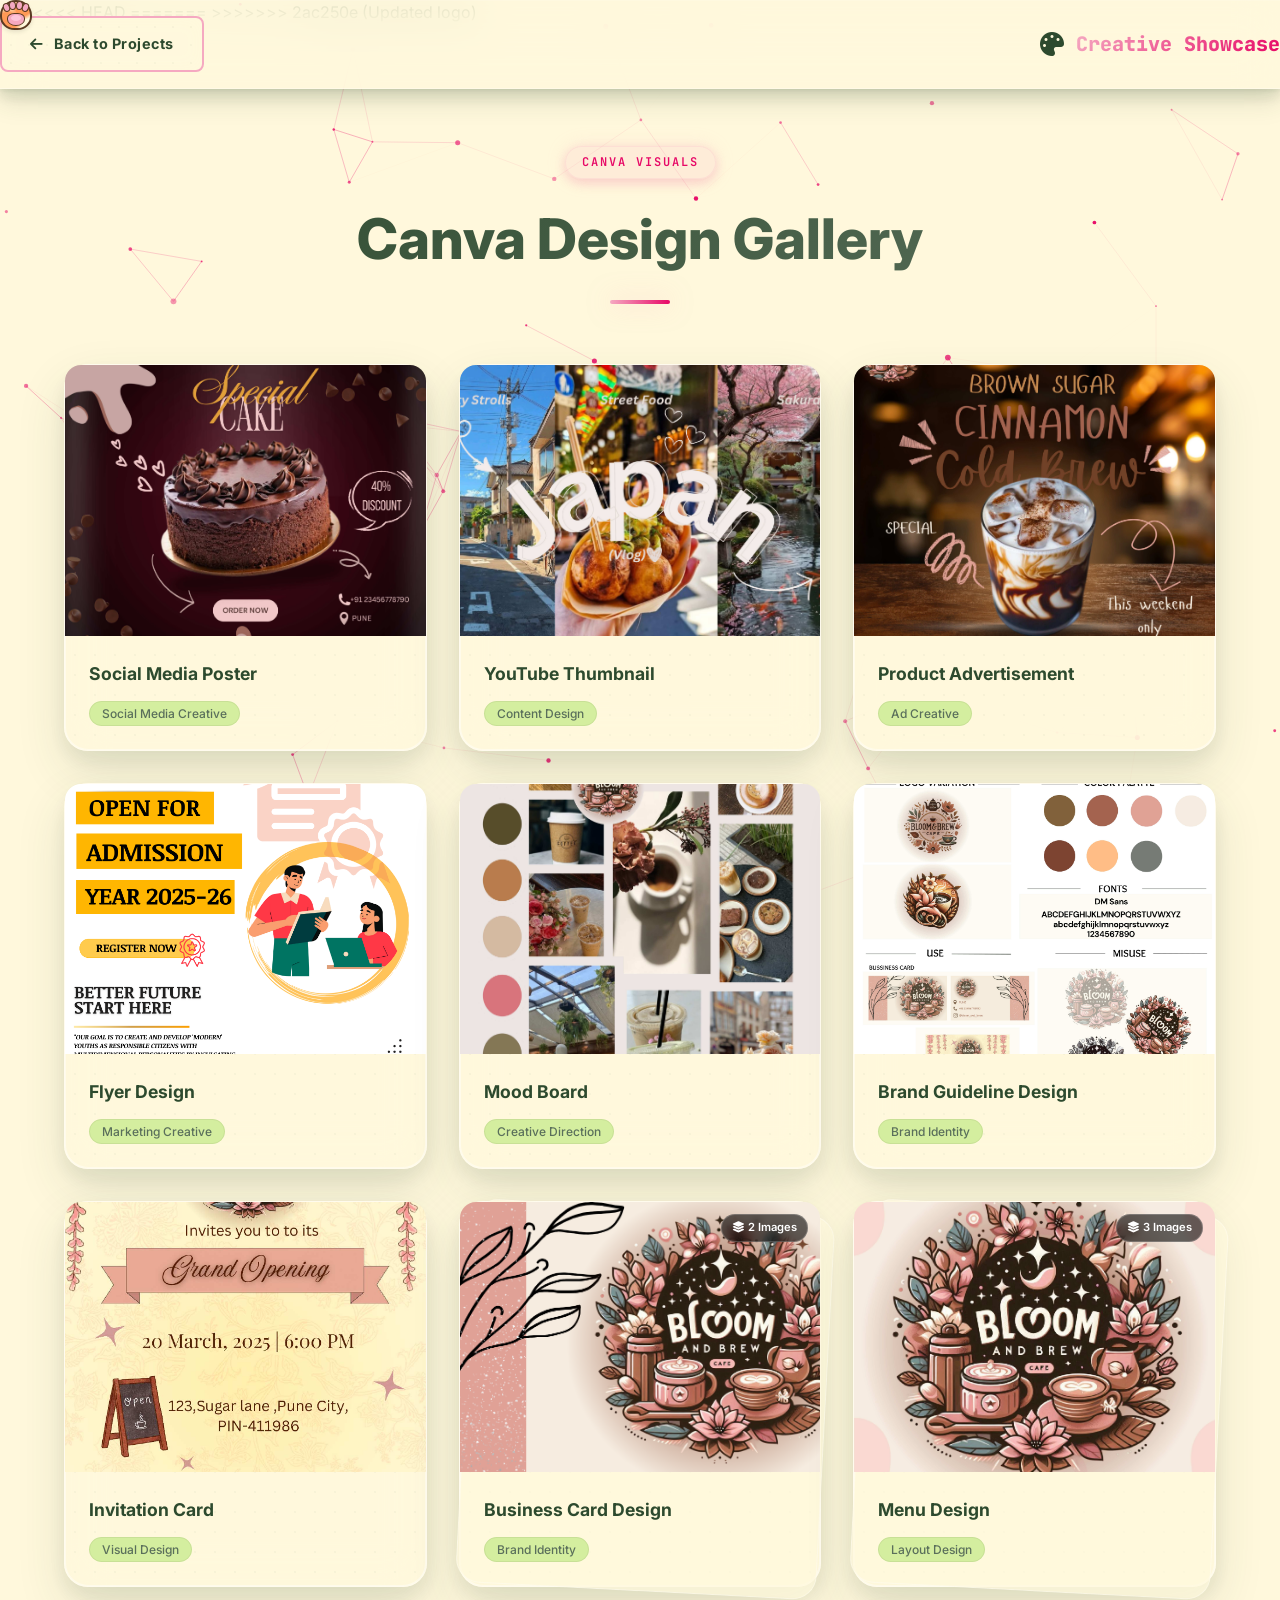
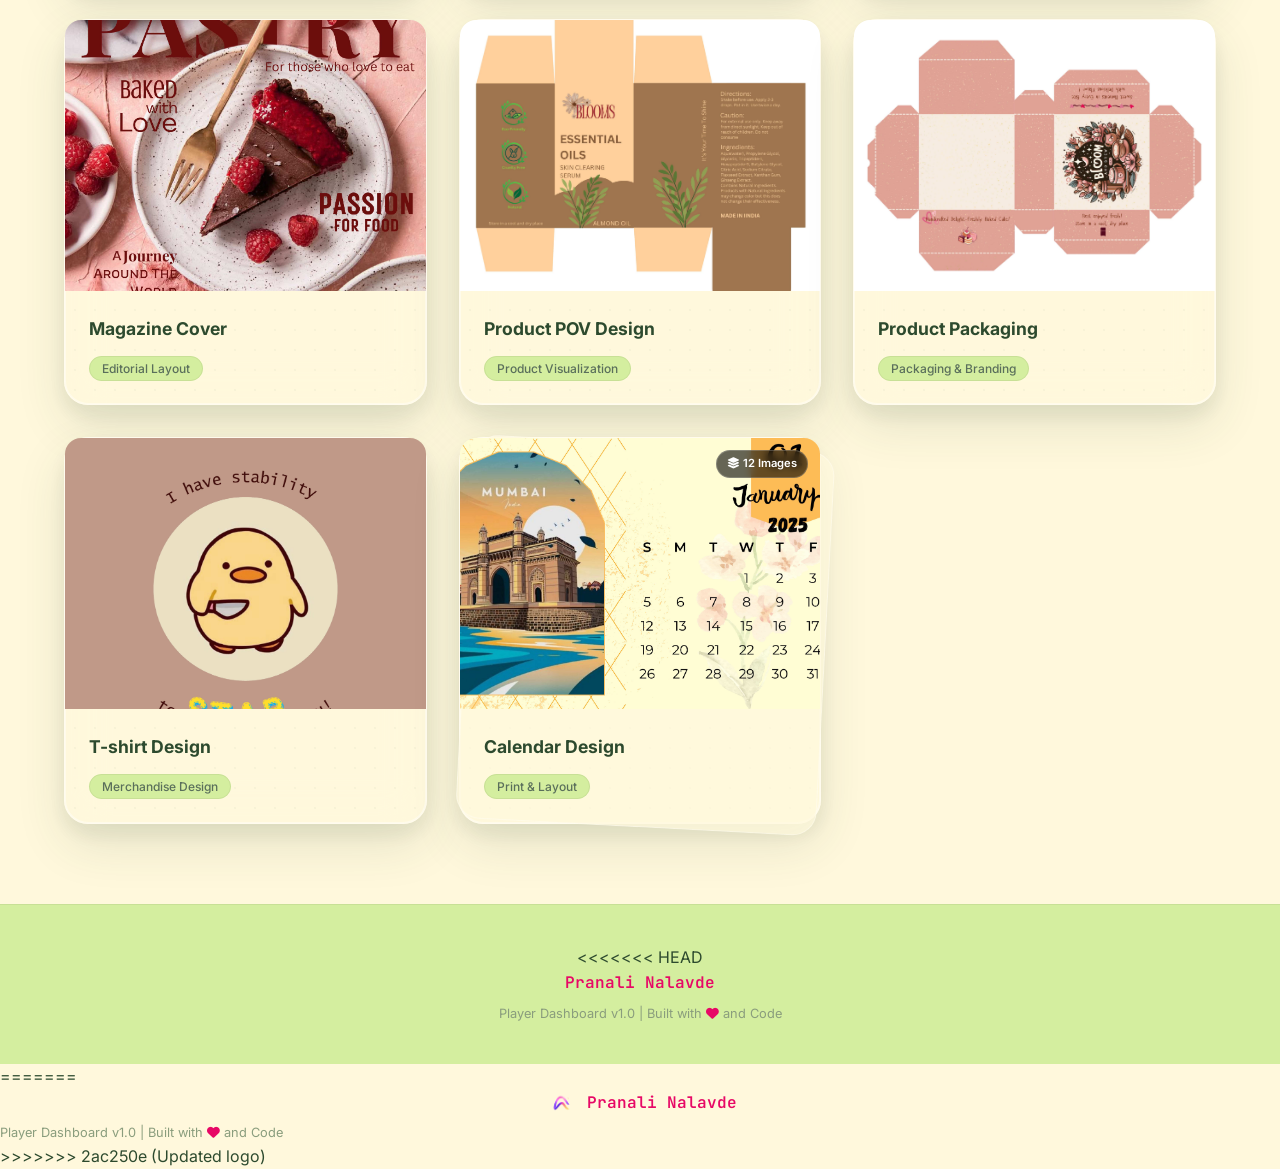
==== commit 799554f1: "Updated site" ====
--- a/canva.html
+++ b/canva.html
@@ -16,10 +16,14 @@
     />
     <link rel="stylesheet" href="styles.css" />
     <link rel="stylesheet" href="canva.css" />
+<<<<<<< HEAD
     <link
       rel="icon"
       href="data:image/svg+xml,<svg xmlns=%22http://www.w3.org/2000/svg%22 viewBox=%220 0 100 100%22><text y=%22.9em%22 font-size=%2290%22>🐾</text></svg>"
     />
+=======
+    <link rel="icon" href="ALIRA2.png" />
+>>>>>>> 2ac250e (Updated logo)
   </head>
   <body class="cursor-custom">
     <!-- Particle Background -->
@@ -376,13 +380,24 @@
     <button id="backToTop" class="back-to-top" aria-label="Back to Top">
       <svg class="progress-circle" viewBox="0 0 50 50">
         <circle class="progress-circle-bg" cx="25" cy="25" r="23"></circle>
+<<<<<<< HEAD
         <circle id="progressCircleBar" class="progress-circle-bar" cx="25" cy="25" r="23"></circle>
+=======
+        <circle
+          id="progressCircleBar"
+          class="progress-circle-bar"
+          cx="25"
+          cy="25"
+          r="23"
+        ></circle>
+>>>>>>> 2ac250e (Updated logo)
       </svg>
       <i class="fas fa-chevron-up"></i>
     </button>
 
     <!-- Footer -->
     <footer class="footer">
+<<<<<<< HEAD
         <div class="footer-content">
             <p class="footer-text">
                 <span class="footer-logo"></>Pranali Nalavde</span> 
@@ -392,6 +407,25 @@
     </footer>
 
 
+=======
+      <div class="footer-content">
+        <p class="footer-text">
+          <span class="footer-logo"
+            ><img
+              src="ALIRA.png"
+              alt="Logo"
+              class="footer-logo-icon site-logo-img"
+            />Pranali Nalavde</span
+          >
+        </p>
+        <p class="footer-sub">
+          Player Dashboard v1.0 | Built with <i class="fas fa-heart"></i> and
+          Code
+        </p>
+      </div>
+    </footer>
+
+>>>>>>> 2ac250e (Updated logo)
     <script src="script.js"></script>
     <script src="canva.js"></script>
   </body>
--- a/styles.css
+++ b/styles.css
@@ -388,10 +388,12 @@
 }
 
 .logo-icon {
-    color: var(--accent-primary);
-    font-family: var(--font-mono);
-    font-size: 1rem;
-    text-shadow: 0 0 12px rgba(245, 169, 193, 0.6);
+    height: 50px;
+    width: auto;
+    font-size: 1.5rem;
+    display: inline-flex;
+    align-items: center;
+    justify-content: center;
 }
 
 .logo-text {
@@ -399,6 +401,8 @@
     -webkit-background-clip: text;
     -webkit-text-fill-color: transparent;
     background-clip: text;
+    font-size: 1.25rem;
+    line-height: 1;
 }
 
 .hud-menu {
@@ -1630,6 +1634,13 @@
     color: var(--accent-secondary);
 }
 
+.footer-logo-icon {
+    height: 24px;
+    vertical-align: middle;
+    width: auto;
+    margin-right: 8px;
+}
+
 .footer-sub {
     font-size: 0.8rem;
     color: var(--text-muted);
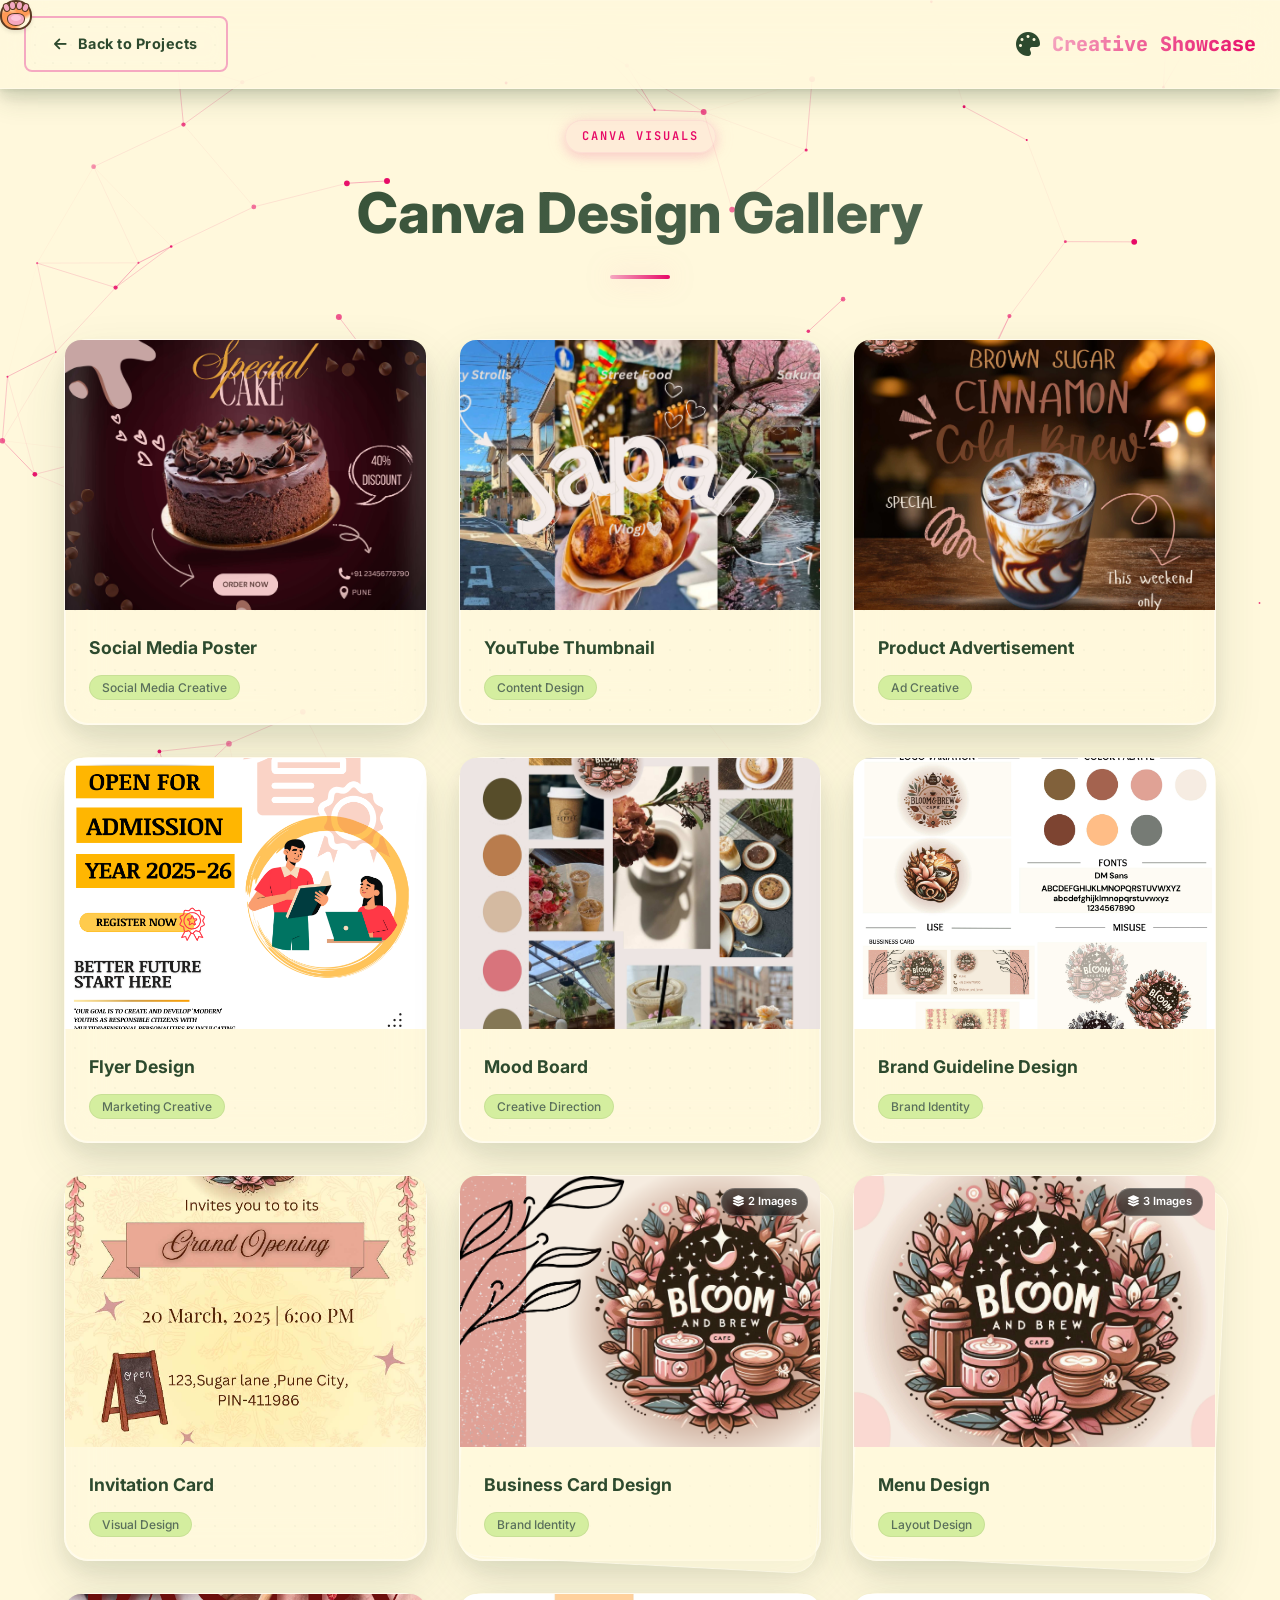
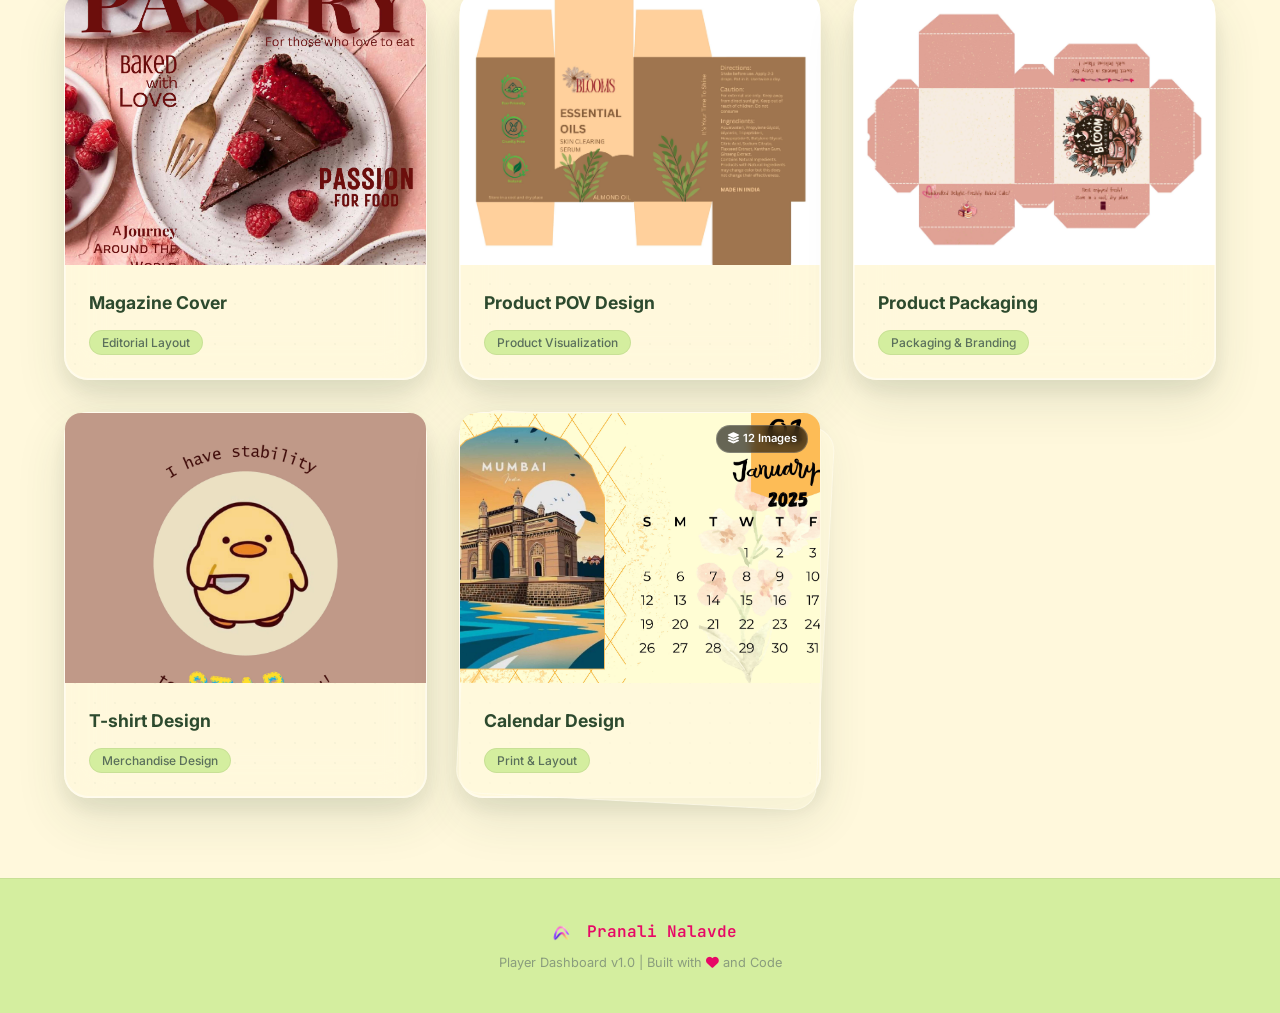
==== commit 69c532c2: "Updated app" ====
--- a/canva.html
+++ b/canva.html
@@ -16,14 +16,7 @@
     />
     <link rel="stylesheet" href="styles.css" />
     <link rel="stylesheet" href="canva.css" />
-<<<<<<< HEAD
-    <link
-      rel="icon"
-      href="data:image/svg+xml,<svg xmlns=%22http://www.w3.org/2000/svg%22 viewBox=%220 0 100 100%22><text y=%22.9em%22 font-size=%2290%22>🐾</text></svg>"
-    />
-=======
     <link rel="icon" href="ALIRA2.png" />
->>>>>>> 2ac250e (Updated logo)
   </head>
   <body class="cursor-custom">
     <!-- Particle Background -->
@@ -380,9 +373,6 @@
     <button id="backToTop" class="back-to-top" aria-label="Back to Top">
       <svg class="progress-circle" viewBox="0 0 50 50">
         <circle class="progress-circle-bg" cx="25" cy="25" r="23"></circle>
-<<<<<<< HEAD
-        <circle id="progressCircleBar" class="progress-circle-bar" cx="25" cy="25" r="23"></circle>
-=======
         <circle
           id="progressCircleBar"
           class="progress-circle-bar"
@@ -390,24 +380,12 @@
           cy="25"
           r="23"
         ></circle>
->>>>>>> 2ac250e (Updated logo)
       </svg>
       <i class="fas fa-chevron-up"></i>
     </button>
 
     <!-- Footer -->
     <footer class="footer">
-<<<<<<< HEAD
-        <div class="footer-content">
-            <p class="footer-text">
-                <span class="footer-logo"></>Pranali Nalavde</span> 
-            </p>
-            <p class="footer-sub">Player Dashboard v1.0 | Built with <i class="fas fa-heart"></i> and Code</p>
-        </div>
-    </footer>
-
-
-=======
       <div class="footer-content">
         <p class="footer-text">
           <span class="footer-logo"
@@ -424,8 +402,6 @@
         </p>
       </div>
     </footer>
-
->>>>>>> 2ac250e (Updated logo)
     <script src="script.js"></script>
     <script src="canva.js"></script>
   </body>
--- a/styles.css
+++ b/styles.css
@@ -367,7 +367,7 @@
 .hud-container {
     max-width: var(--container-max);
     margin: 0 auto;
-    padding: 0;
+    padding: 0 24px;
     display: flex;
     align-items: center;
     justify-content: space-between;
--- a/canva.css
+++ b/canva.css
@@ -22,6 +22,7 @@
     gap: 12px;
     font-family: var(--font-mono);
     font-weight: 800;
+    flex-shrink: 0;
 }
 
 .gallery-main {
@@ -334,4 +335,13 @@
     .tool-btn { width: 38px; height: 38px; }
     .lightbox-caption { font-size: 0.9rem; padding: 8px 20px; margin-top: 16px; }
     .back-to-top { width: 44px; height: 44px; bottom: 24px; right: 24px; font-size: 1rem; }
+}
+
+@media (max-width: 1100px) {
+    .back-btn span {
+        display: none;
+    }
+    .back-btn {
+        padding: 10px 14px;
+    }
 }
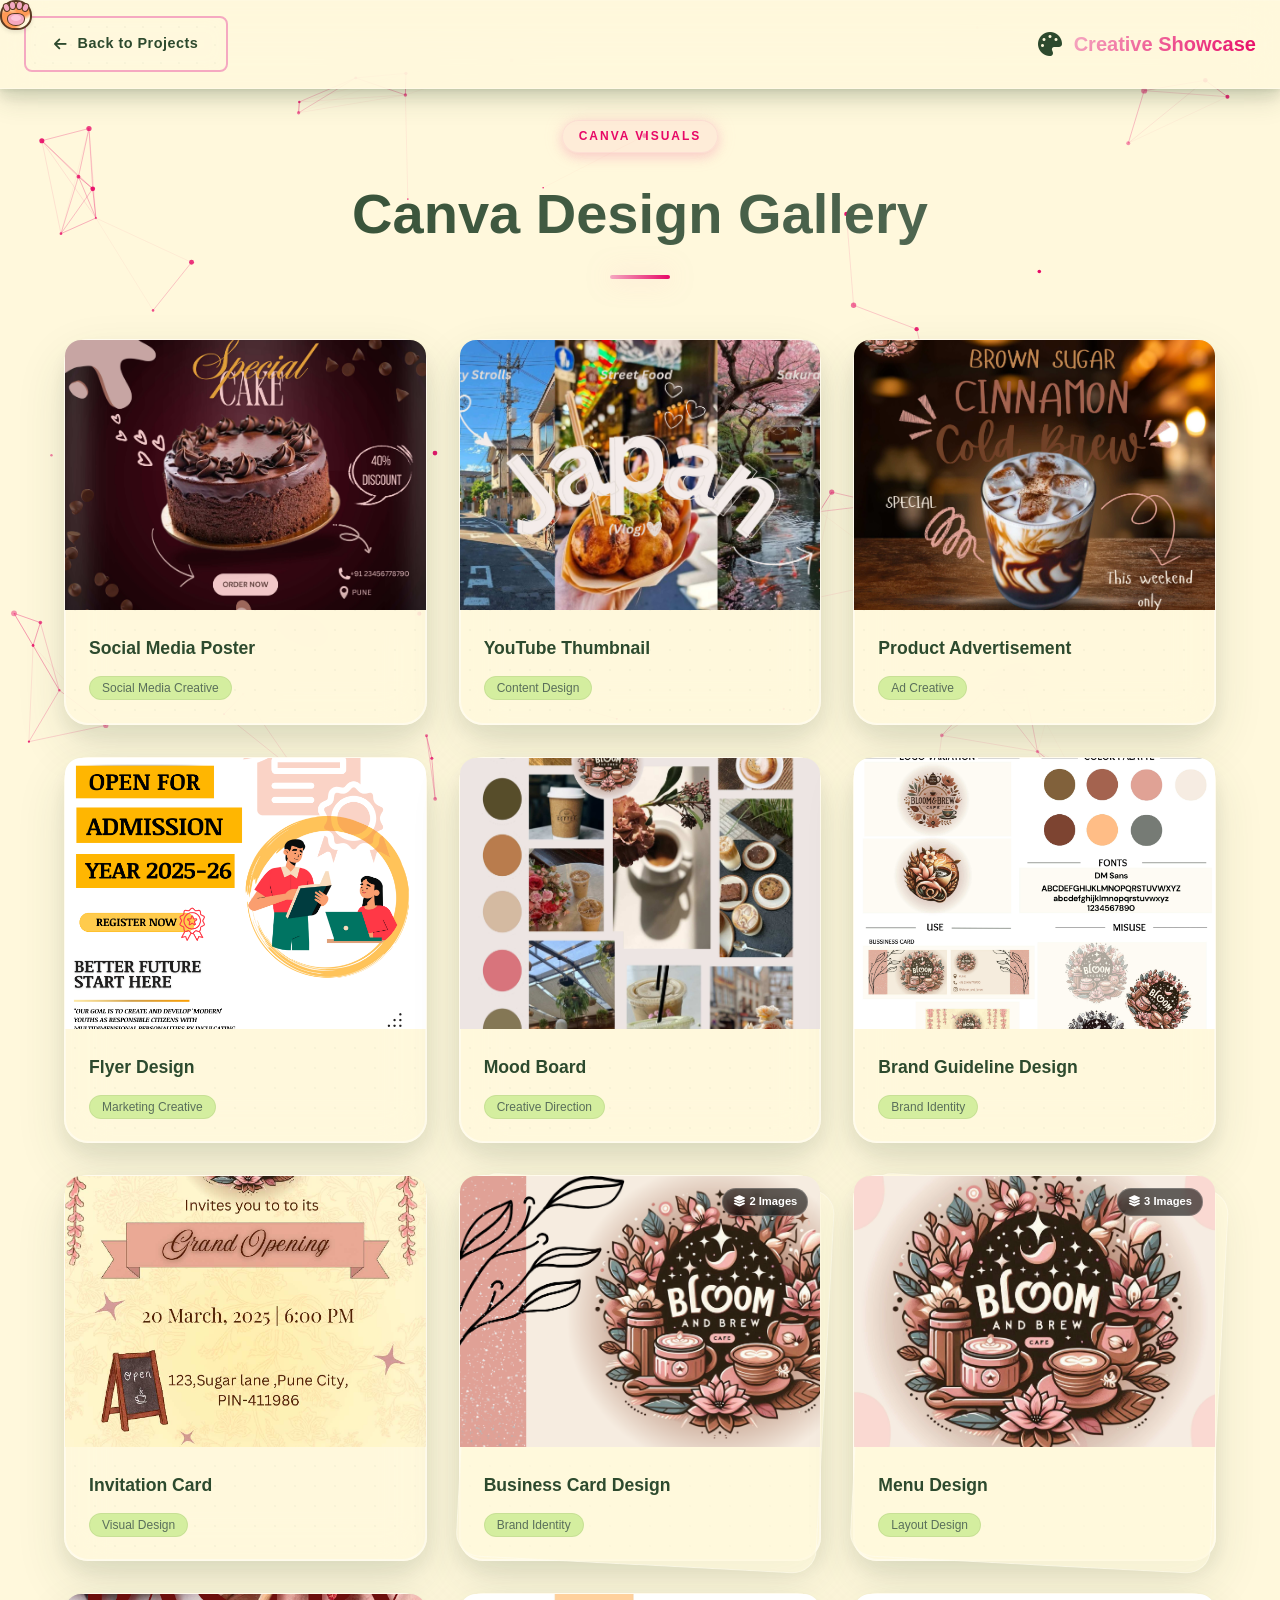
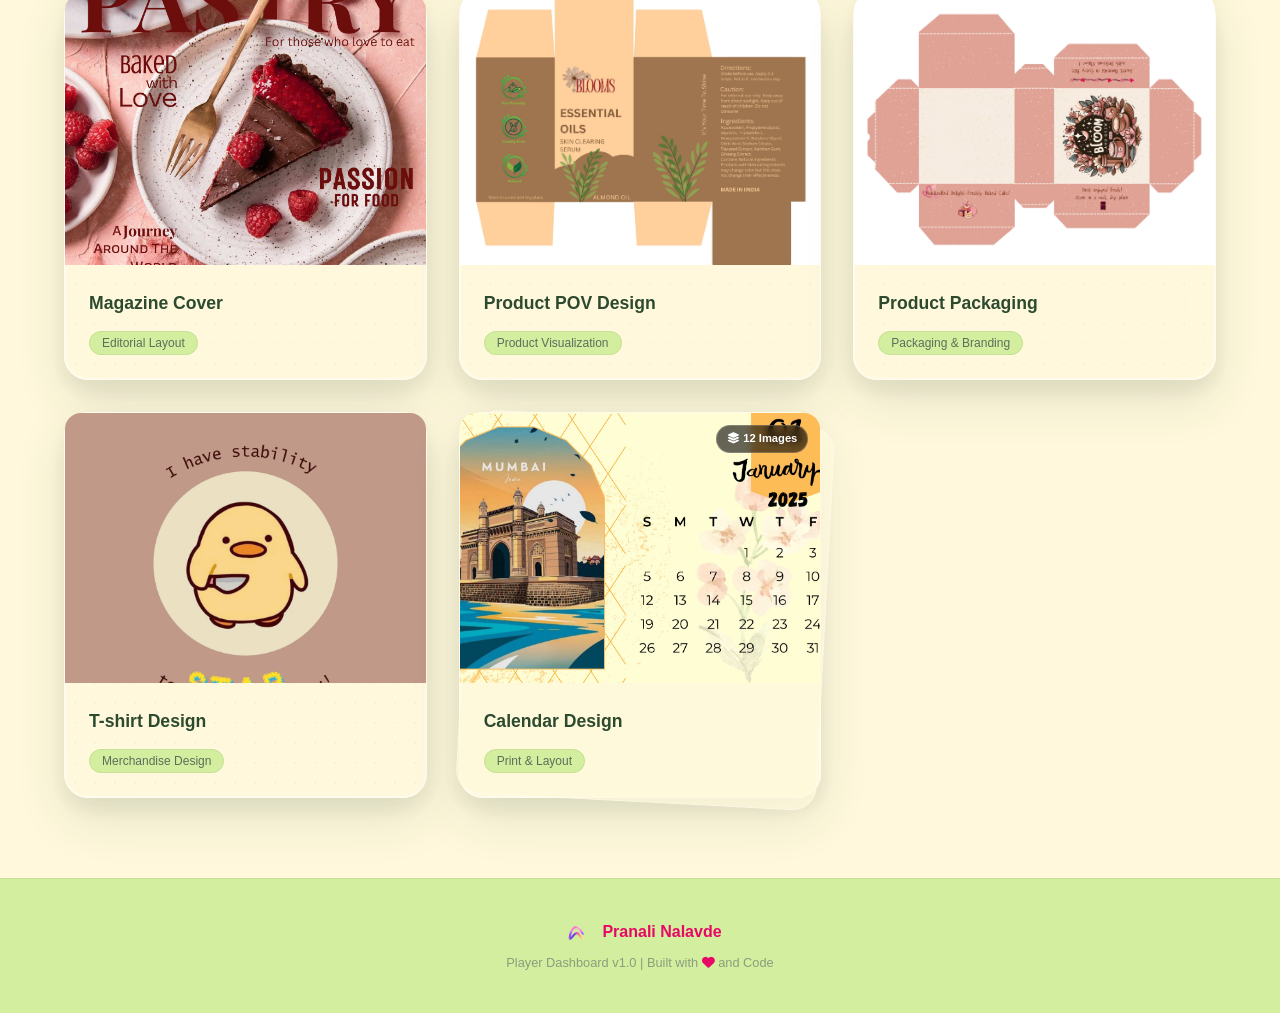
==== commit ee57d1e8: "Updated font" ====
--- a/canva.html
+++ b/canva.html
@@ -5,11 +5,6 @@
     <meta name="viewport" content="width=device-width, initial-scale=1.0" />
     <title>Creative Gallery | Canva Designs</title>
     <link rel="preconnect" href="https://fonts.googleapis.com" />
-    <link rel="preconnect" href="https://fonts.gstatic.com" crossorigin />
-    <link
-      href="https://fonts.googleapis.com/css2?family=Inter:wght@300;400;500;600;700;800;900&family=JetBrains+Mono:wght@400;500;600;700&display=swap"
-      rel="stylesheet"
-    />
     <link
       rel="stylesheet"
       href="https://cdnjs.cloudflare.com/ajax/libs/font-awesome/6.5.1/css/all.min.css"
--- a/styles.css
+++ b/styles.css
@@ -263,8 +263,8 @@
     --radius-md: 16px;
     --radius-lg: 24px;
 
-    --font-body: 'Inter', sans-serif;
-    --font-mono: 'JetBrains Mono', monospace;
+    --font-body: -apple-system, BlinkMacSystemFont, "SF Pro Display", "SF Pro Text", "Helvetica Neue", Helvetica, Arial, sans-serif;
+    --font-mono: -apple-system, BlinkMacSystemFont, "SF Pro Display", "SF Pro Text", "Helvetica Neue", Helvetica, Arial, sans-serif;
 
     --transition-fast: 0.2s ease;
     --transition-normal: 0.35s cubic-bezier(0.4, 0, 0.2, 1);
@@ -294,6 +294,7 @@
 body {
     font-family: var(--font-body);
     background: var(--bg-primary);
+
     color: var(--text-primary);
     line-height: 1.6;
     overflow-x: hidden;
